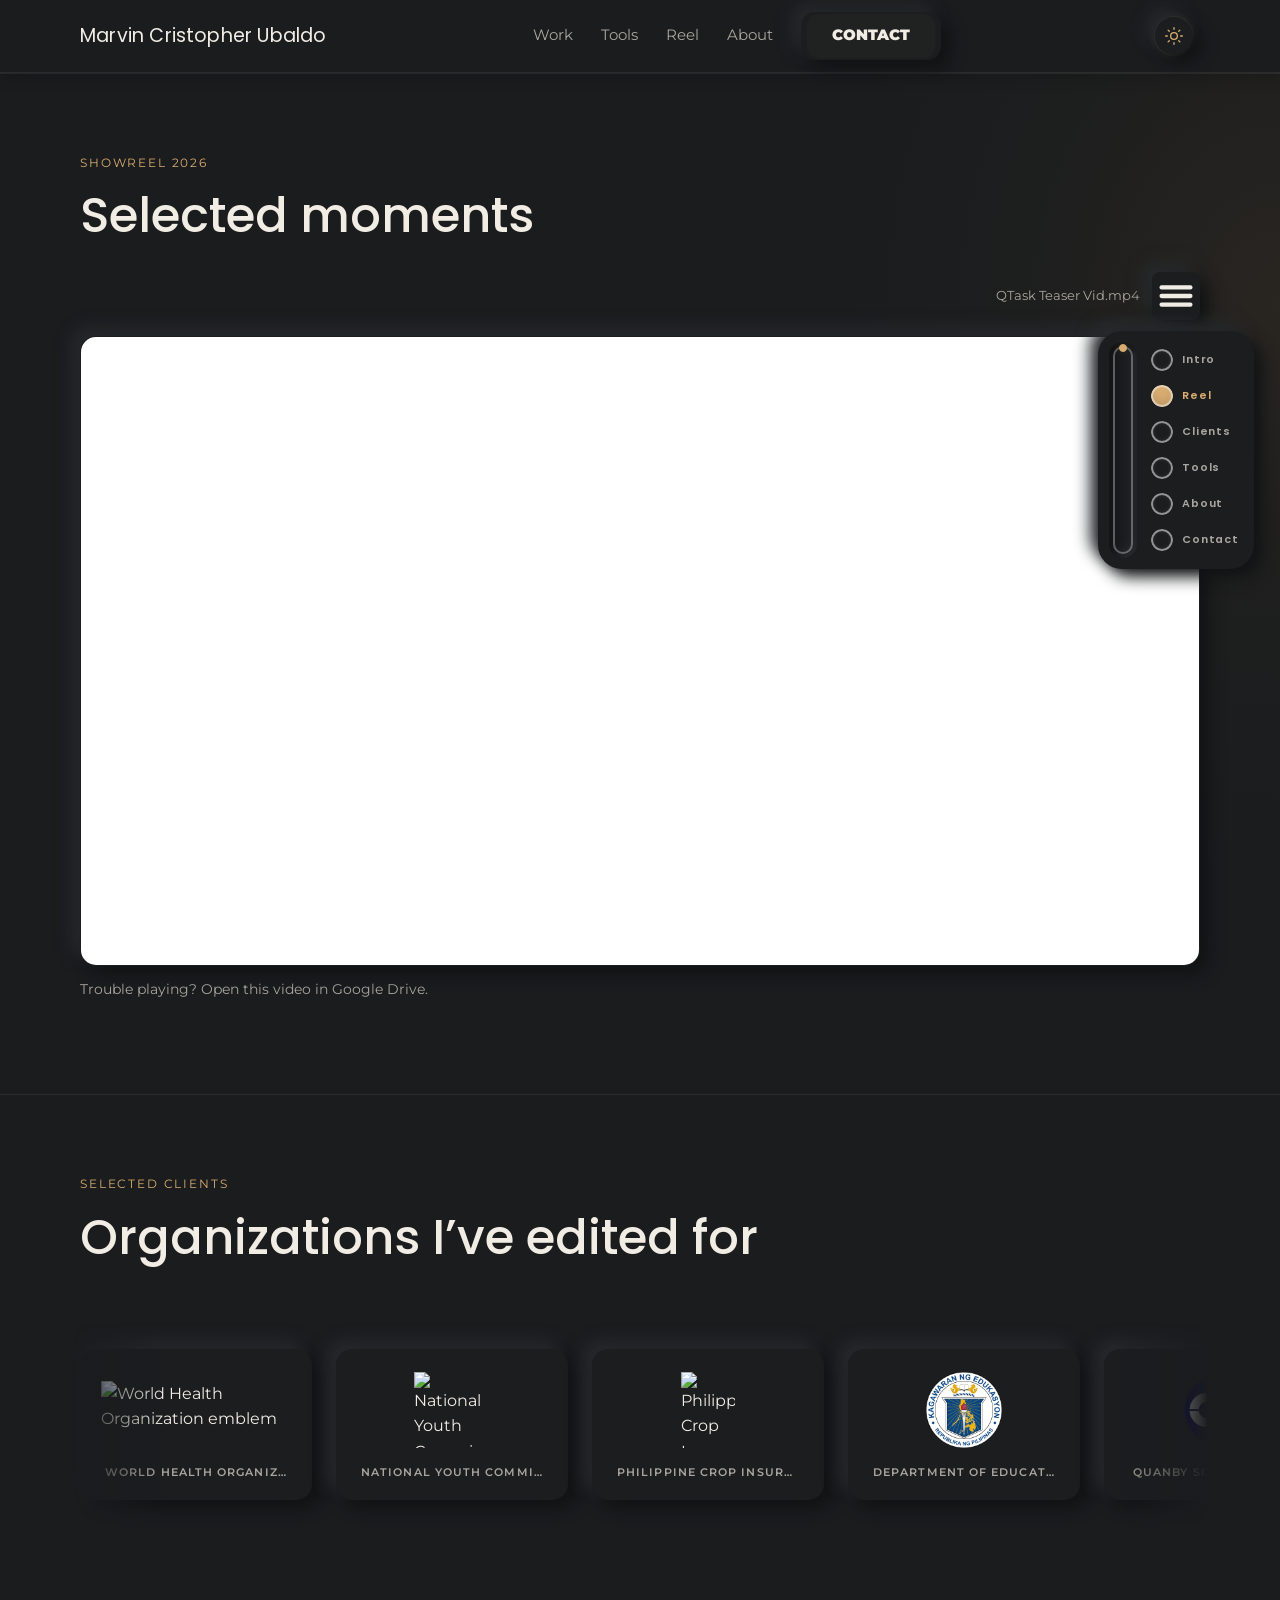
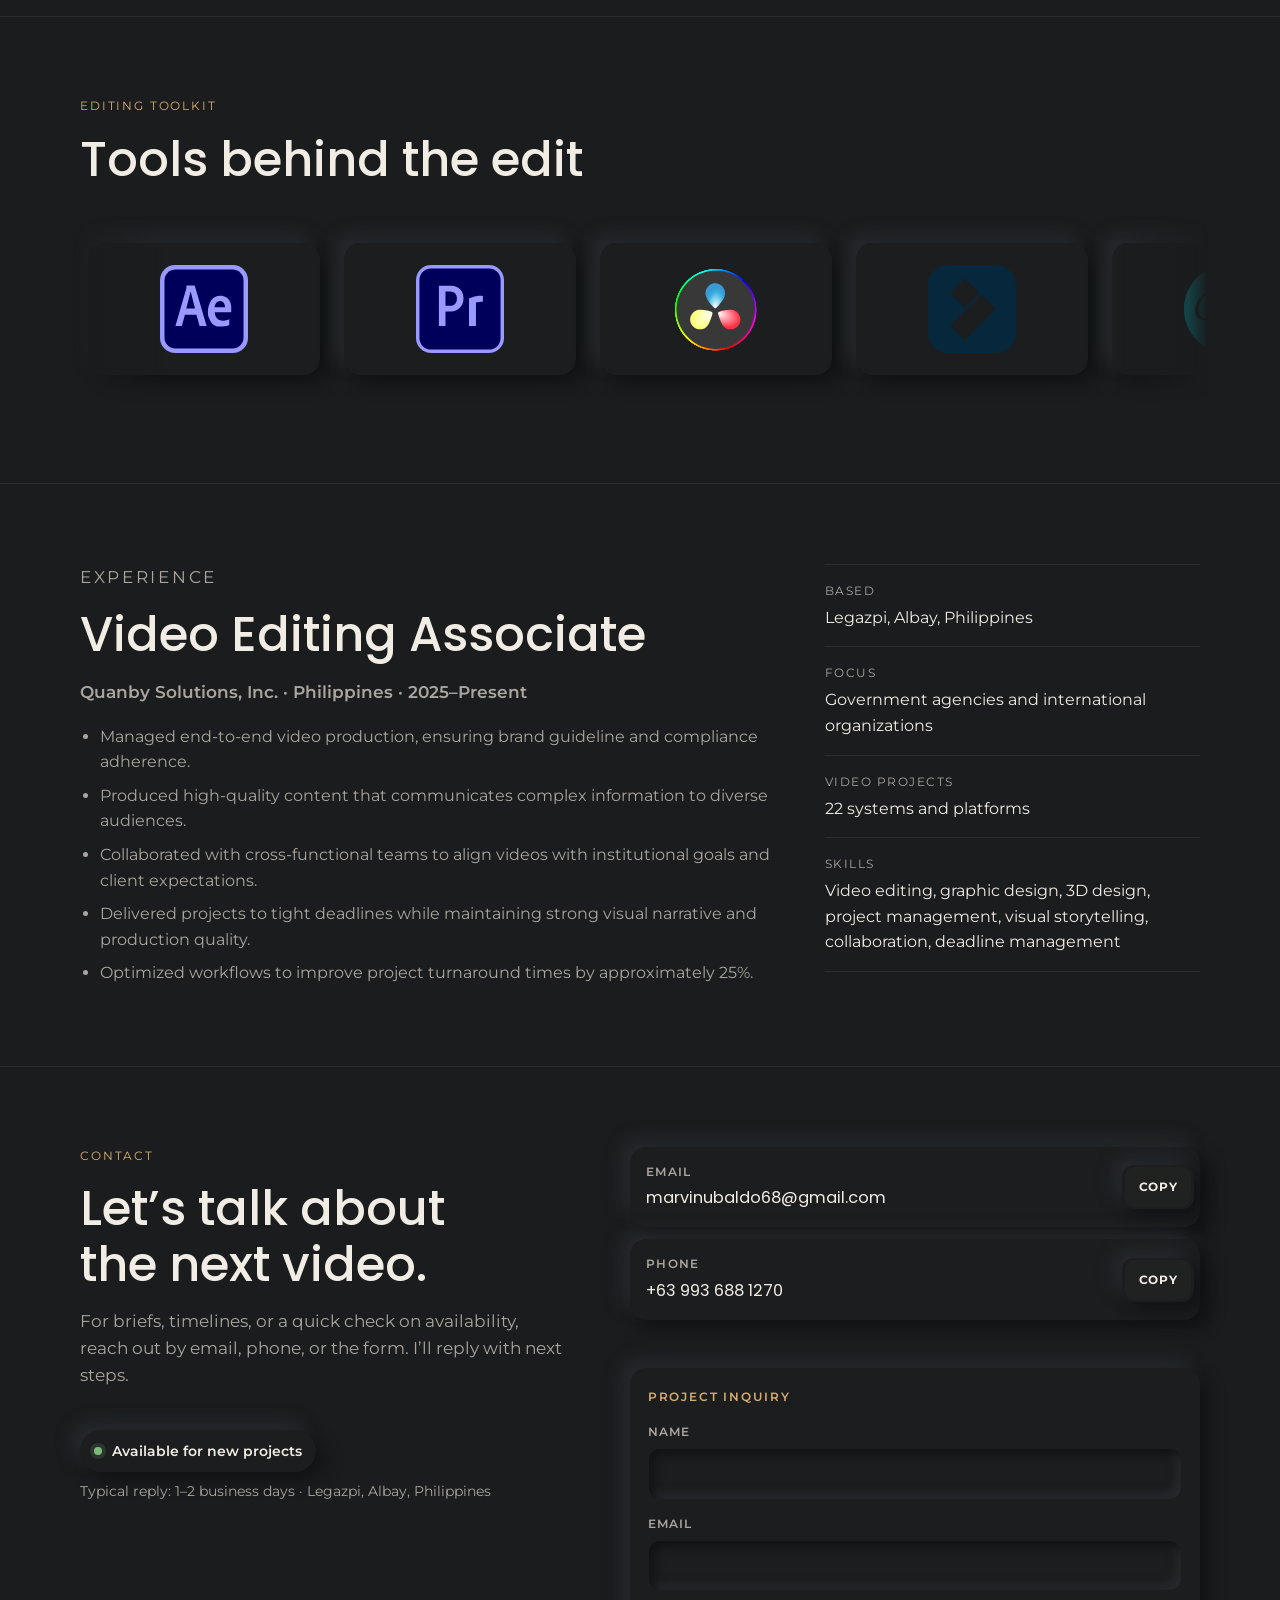
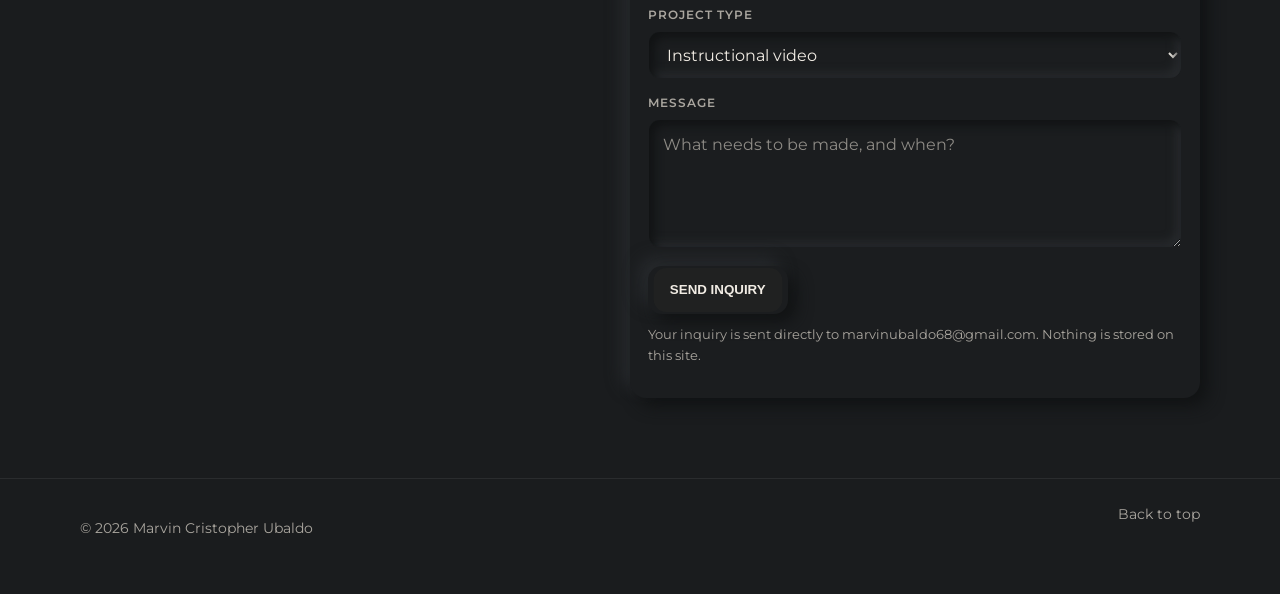
==== main.html @ 9ee833ed "Update portfolio" ====
<!DOCTYPE html>
<html lang="en">
  <head>
    <meta charset="UTF-8" />
    <meta name="viewport" content="width=device-width, initial-scale=1.0" />
    <title>Marvin Cristopher Ubaldo — Video Editor</title>
    <meta
      name="description"
      content="Video Editing Associate producing high-impact video content for government agencies and international organizations."
    />
    <meta property="og:title" content="Marvin Cristopher Ubaldo — Video Editor" />
    <meta
      property="og:description"
      content="High-impact video editing for government agencies, international organizations, health, education, and technology."
    />
    <meta property="og:type" content="website" />
    <link rel="icon" href="data:image/svg+xml,<svg xmlns='http://www.w3.org/2000/svg' viewBox='0 0 100 100'><rect fill='%230b0b0c' width='100' height='100'/><text y='.72em' x='12' font-size='78'>▶</text></svg>" />
    <link rel="preconnect" href="https://fonts.googleapis.com" />
    <link rel="preconnect" href="https://fonts.gstatic.com" crossorigin />
    <link
      href="https://fonts.googleapis.com/css2?family=Montserrat:wght@400;500;600;700&family=Poppins:wght@400;500;600;700&display=swap"
      rel="stylesheet"
    />
    <script>
      try {
        if (localStorage.getItem("portfolio-theme") === "light") {
          document.documentElement.dataset.theme = "light";
        }
      } catch {}
    </script>
    <link rel="stylesheet" href="css/style.css" />
  </head>
  <body>
    <a class="skip-link" href="#main">Skip to content</a>
    <nav class="division-nav" aria-label="Page sections" aria-expanded="false">
      <div class="radio-input">
        <div class="glass" aria-hidden="true"><div class="glass-inner"><span class="track-marker"></span></div></div>
        <div class="selector">
          <label class="choice" for="division-intro">
            <span class="choice-control"><input class="choice-circle" id="division-intro" type="radio" name="division" value="intro" aria-label="Go to introduction" /><span class="ball"></span></span>
            <span class="choice-name" aria-hidden="true">Intro</span>
          </label>
          <label class="choice" for="division-reel">
            <span class="choice-control"><input class="choice-circle" id="division-reel" type="radio" name="division" value="reel" aria-label="Go to showreel" checked /><span class="ball"></span></span>
            <span class="choice-name" aria-hidden="true">Reel</span>
          </label>
          <label class="choice" for="division-clients">
            <span class="choice-control"><input class="choice-circle" id="division-clients" type="radio" name="division" value="clients" aria-label="Go to client logos" /><span class="ball"></span></span>
            <span class="choice-name" aria-hidden="true">Clients</span>
          </label>
          <label class="choice" for="division-tools">
            <span class="choice-control"><input class="choice-circle" id="division-tools" type="radio" name="division" value="tools" aria-label="Go to tools" /><span class="ball"></span></span>
            <span class="choice-name" aria-hidden="true">Tools</span>
          </label>
          <label class="choice" for="division-about">
            <span class="choice-control"><input class="choice-circle" id="division-about" type="radio" name="division" value="about" aria-label="Go to about section" /><span class="ball"></span></span>
            <span class="choice-name" aria-hidden="true">About</span>
          </label>
          <label class="choice" for="division-contact">
            <span class="choice-control"><input class="choice-circle" id="division-contact" type="radio" name="division" value="contact" aria-label="Go to contact section" /><span class="ball"></span></span>
            <span class="choice-name" aria-hidden="true">Contact</span>
          </label>
        </div>
      </div>
    </nav>

    <header class="site-header" id="top">
      <div class="wrap header-inner">
        <a class="logo" href="index.html">Marvin Cristopher Ubaldo</a>
        <button class="nav-toggle" type="button" aria-label="Open menu" aria-expanded="false">
          <span></span><span></span>
        </button>
        <nav class="nav" aria-label="Primary">
          <a href="#clients">Work</a>
          <a href="#tools">Tools</a>
          <a href="#reel">Reel</a>
          <a href="#about">About</a>
          <a class="nav-cta box" href="#contact">Contact</a>
        </nav>
        <button
          class="toggle"
          id="theme-toggle"
          type="button"
          aria-label="Switch to light mode"
          aria-pressed="false"
          title="Switch to light mode"
        >
          <span class="button" aria-hidden="true"></span>
          <span class="label" aria-hidden="true">
            <svg class="theme-icon theme-icon-sun" viewBox="0 0 24 24" aria-hidden="true">
              <circle cx="12" cy="12" r="4" />
              <path d="M12 2v2m0 16v2M4.93 4.93l1.42 1.42m11.3 11.3 1.42 1.42M2 12h2m16 0h2M4.93 19.07l1.42-1.42m11.3-11.3 1.42-1.42" />
            </svg>
            <svg class="theme-icon theme-icon-moon" viewBox="0 0 24 24" aria-hidden="true">
              <path d="M20.2 15.2A8.5 8.5 0 0 1 8.8 3.8 8.5 8.5 0 1 0 20.2 15.2Z" />
            </svg>
          </span>
        </button>
      </div>
    </header>

    <main id="main">
      <section class="reel reveal" id="reel">
        <div class="wrap">
          <div class="section-head">
            <p class="eyebrow">Showreel 2026</p>
            <h2>Selected moments</h2>
          </div>
          <div class="reel-controls">
            <p class="reel-current" id="reel-current">QTask Teaser Vid.mp4</p>
            <label class="hamburger">
              <input
                id="reel-menu-toggle"
                type="checkbox"
                aria-label="Choose a project"
                aria-expanded="false"
                aria-controls="reel-project-menu"
              />
              <svg viewBox="0 0 32 32" aria-hidden="true">
                <path class="line line-top" d="M6 10H26" />
                <path class="line line-middle" d="M6 16H26" />
                <path class="line line-bottom" d="M6 22H26" />
              </svg>
            </label>
            <div class="reel-project-menu" id="reel-project-menu" aria-label="Choose a project" aria-hidden="true" inert>
              <button class="reel-project-option" type="button" data-file-id="1BiX3a0gwJV4_x8pyCG_g06KOIWh4gqRu" aria-pressed="true">QTask Teaser Vid.mp4</button>
              <button class="reel-project-option" type="button" data-file-id="14XFI63H0WCrE6YKmWakEeVRTn1YsuMh0" aria-pressed="false">AMLC.mp4</button>
              <button class="reel-project-option" type="button" data-file-id="114niZEH38hlTI4XPyJ0U5Mr_QHOIgMUU" aria-pressed="false">Company Video V4.mp4</button>
              <button class="reel-project-option" type="button" data-file-id="1KdA3yZOkEAo1lewmwrV8iKa0WuC0o9xU" aria-pressed="false">HSI Business Permit.mp4</button>
              <button class="reel-project-option" type="button" data-file-id="1lAkY49E4Ro356XwTjLTa77VQ4K7a3o5R" aria-pressed="false">Intro 1.mp4</button>
              <button class="reel-project-option" type="button" data-file-id="1XGsrEm5Caa4RMW5086Nq8PIGOPHhDCNz" aria-pressed="false">NotarioPH Instructional Video w BGM.mov</button>
              <button class="reel-project-option" type="button" data-file-id="1Q4J8jz0TqCvUgegjXnCtSAJDOPYtAxvG" aria-pressed="false">OJT Vid.mp4</button>
              <button class="reel-project-option" type="button" data-file-id="1CGi5XQbRn2uJbsKB0EpmRt9eViXzoH3u" aria-pressed="false">PCIC V4.mp4</button>
              <button class="reel-project-option" type="button" data-file-id="1b2B5_kWeyuWM6apqQh5XbuXgGr70DQC_" aria-pressed="false">QCount Instructional Vid.mp4</button>
              <button class="reel-project-option" type="button" data-file-id="1_UhOCi1VJ2Z5fKiFRtSI5uZCk6cL7Nc_" aria-pressed="false">QLearn Inst Vid V2.mp4</button>
              <button class="reel-project-option" type="button" data-file-id="1vtCERbIDONugplg_KWCmDtavDAnak-I9" aria-pressed="false">Qlegal Onboarding Step By Step.mp4</button>
              <button class="reel-project-option" type="button" data-file-id="1SYet_2sdRHfND-AYXxdCWFtkZuwAVMEy" aria-pressed="false">QSign Lite Instructional Vid.mp4</button>
              <button class="reel-project-option" type="button" data-file-id="1AGch4qs7Tpsc6V67uovvyATKj631w-Zi" aria-pressed="false">QTask.mp4</button>
              <button class="reel-project-option" type="button" data-file-id="1oCq6NUgcASYRNbliH4w8GDipsNSbKkFB" aria-pressed="false">Quanby ChatBots Final Version.mp4</button>
              <button class="reel-project-option" type="button" data-file-id="1wOBVCcmTBta10c1zfeChfsaV-kUZ9O2_" aria-pressed="false">Quanby Legal Instructional Vid 2.0.mp4</button>
              <button class="reel-project-option" type="button" data-file-id="13nnYVKcbdf6C4SOsGCkURLZYRpPMZ6L9" aria-pressed="false">Quanby Promo Revised (Audio).mp4</button>
              <button class="reel-project-option" type="button" data-file-id="1abN4r-eQDm6BVIuJ863qMXKGlYoU5itC" aria-pressed="false">Teaser.mp4</button>
            </div>
          </div>
          <div class="video-frame">
            <iframe
              id="reel-player"
              src="https://drive.google.com/file/d/1BiX3a0gwJV4_x8pyCG_g06KOIWh4gqRu/preview"
              title="QTask Teaser Vid.mp4 preview"
              loading="eager"
              referrerpolicy="strict-origin-when-cross-origin"
              allow="autoplay; encrypted-media; fullscreen; picture-in-picture"
              allowfullscreen
            ></iframe>
          </div>
          <p class="hint">
            Trouble playing? <a id="reel-fallback" href="https://drive.google.com/file/d/1BiX3a0gwJV4_x8pyCG_g06KOIWh4gqRu/view" target="_blank" rel="noopener">Open this video in Google Drive</a>.
          </p>
        </div>
      </section>

      <section class="work reveal" id="clients">
        <div class="wrap">
          <div class="section-head">
            <p class="eyebrow">SELECTED CLIENTS</p>
            <h2>Organizations I’ve edited for</h2>
          </div>

          <div class="client-carousel" aria-label="Client logos" data-client-carousel>
            <div class="client-carousel__stage" data-client-stage>
              <div class="client-carousel__track" data-client-track>
                <article class="client-logo-card" data-client="who">
                  <div class="client-logo-card__mark">
                    <span class="who-emblem-crop">
                      <img class="client-logo who-emblem" src="https://upload.wikimedia.org/wikipedia/commons/2/26/World_Health_Organization_Logo.svg" alt="World Health Organization emblem" width="588" height="180" loading="lazy" />
                    </span>
                  </div>
                  <div class="client-logo-card__name">World Health Organization</div>
                </article>
                <article class="client-logo-card" data-client="nyc">
                  <div class="client-logo-card__mark">
                    <img class="client-logo" src="https://upload.wikimedia.org/wikipedia/commons/thumb/1/19/National_Youth_Commission_Philippines.svg/330px-National_Youth_Commission_Philippines.svg.png" alt="National Youth Commission of the Philippines seal" width="330" height="330" loading="lazy" />
                  </div>
                  <div class="client-logo-card__name">National Youth Commission</div>
                </article>
                <article class="client-logo-card" data-client="pcic">
                  <div class="client-logo-card__mark">
                    <img class="client-logo pcic-logo" src="https://upload.wikimedia.org/wikipedia/commons/thumb/d/d4/Philippine_Crop_Insurance_Corporation_%28PCIC%29.svg/250px-Philippine_Crop_Insurance_Corporation_%28PCIC%29.svg.png" alt="Philippine Crop Insurance Corporation logo" width="250" height="347" loading="lazy" />
                  </div>
                  <div class="client-logo-card__name">Philippine Crop Insurance Corporation</div>
                </article>
                <article class="client-logo-card" data-client="deped">
                  <div class="client-logo-card__mark">
                    <img class="client-logo deped-logo" src="assets/Department_of_Education.svg.webp" alt="Department of Education (DepEd) logo mark" width="490" height="250" loading="lazy" decoding="async" />
                  </div>
                  <div class="client-logo-card__name">Department of Education</div>
                </article>
                <article class="client-logo-card" data-client="qs">
                  <div class="client-logo-card__mark">
                    <img class="client-logo" src="assets/logos/quanby-logo-mark.png" alt="Quanby Solutions, Inc. logo mark" width="468" height="468" loading="lazy" decoding="async" />
                  </div>
                  <div class="client-logo-card__name">Quanby Solutions, Inc.</div>
                </article>
                <article class="client-logo-card" data-client="who">
                  <div class="client-logo-card__mark">
                    <span class="who-emblem-crop">
                      <img class="client-logo who-emblem" src="https://upload.wikimedia.org/wikipedia/commons/2/26/World_Health_Organization_Logo.svg" alt="World Health Organization emblem" width="588" height="180" loading="lazy" />
                    </span>
                  </div>
                  <div class="client-logo-card__name">World Health Organization</div>
                </article>
                <article class="client-logo-card" data-client="nyc">
                  <div class="client-logo-card__mark">
                    <img class="client-logo" src="https://upload.wikimedia.org/wikipedia/commons/thumb/1/19/National_Youth_Commission_Philippines.svg/330px-National_Youth_Commission_Philippines.svg.png" alt="National Youth Commission of the Philippines seal" width="330" height="330" loading="lazy" />
                  </div>
                  <div class="client-logo-card__name">National Youth Commission</div>
                </article>
                <article class="client-logo-card" data-client="pcic">
                  <div class="client-logo-card__mark">
                    <img class="client-logo pcic-logo" src="https://upload.wikimedia.org/wikipedia/commons/thumb/d/d4/Philippine_Crop_Insurance_Corporation_%28PCIC%29.svg/250px-Philippine_Crop_Insurance_Corporation_%28PCIC%29.svg.png" alt="Philippine Crop Insurance Corporation logo" width="250" height="347" loading="lazy" />
                  </div>
                  <div class="client-logo-card__name">Philippine Crop Insurance Corporation</div>
                </article>
                <article class="client-logo-card" data-client="deped">
                  <div class="client-logo-card__mark">
                    <img class="client-logo deped-logo" src="assets/Department_of_Education.svg.webp" alt="Department of Education (DepEd) logo mark" width="490" height="250" loading="lazy" decoding="async" />
                  </div>
                  <div class="client-logo-card__name">Department of Education</div>
                </article>
                <article class="client-logo-card" data-client="qs">
                  <div class="client-logo-card__mark">
                    <img class="client-logo" src="assets/logos/quanby-logo-mark.png" alt="Quanby Solutions, Inc. logo mark" width="468" height="468" loading="lazy" decoding="async" />
                  </div>
                  <div class="client-logo-card__name">Quanby Solutions, Inc.</div>
                </article>

              </div>
            </div>
            <div class="client-carousel__panel" data-client-panel aria-live="polite"></div>
          </div>
        </div>
      </section>

      <section class="toolkit reveal" id="tools">
        <div class="wrap">
          <div class="section-head">
            <p class="eyebrow">EDITING TOOLKIT</p>
            <h2>Tools behind the edit</h2>
          </div>

          <div class="toolkit-carousel" data-toolkit-carousel aria-label="Editing tools">
            <div class="toolkit-carousel__stage" data-toolkit-stage>
              <div class="toolkit-carousel__track" data-toolkit-track>
                <article class="toolkit-card">
                  <img src="images/tools/after-effects.svg" alt="After Effects" width="88" height="88" loading="eager" decoding="async" tabindex="0" />
                </article>
                <article class="toolkit-card">
                  <img src="images/tools/premiere-pro.svg" alt="Premiere Pro" width="88" height="88" loading="eager" decoding="async" tabindex="0" />
                </article>
                <article class="toolkit-card">
                  <img src="images/tools/davinci-resolve.svg" alt="DaVinci Resolve" width="88" height="88" loading="eager" decoding="async" tabindex="0" />
                </article>
                <article class="toolkit-card">
                  <img src="images/tools/filmora.svg" alt="Filmora" width="88" height="88" loading="eager" decoding="async" tabindex="0" />
                </article>
                <article class="toolkit-card">
                  <img src="images/tools/canva.svg" alt="Canva" width="88" height="88" loading="eager" decoding="async" tabindex="0" />
                </article>
                <article class="toolkit-card">
                  <img src="images/tools/lightroom.svg" alt="Lightroom" width="88" height="88" loading="eager" decoding="async" tabindex="0" />
                </article>
                <article class="toolkit-card">
                  <img src="images/tools/photoshop.svg" alt="Photoshop" width="88" height="88" loading="eager" decoding="async" tabindex="0" />
                </article>
                <article class="toolkit-card">
                  <img src="images/tools/adobe-illustrator.svg" alt="Adobe Illustrator" width="88" height="88" loading="eager" decoding="async" tabindex="0" />
                </article>
                <article class="toolkit-card">
                  <img src="images/tools/capcut.svg" alt="CapCut" width="88" height="88" loading="eager" decoding="async" tabindex="0" />
                </article>
                <article class="toolkit-card" aria-hidden="true">
                  <img src="images/tools/after-effects.svg" alt="" width="88" height="88" loading="eager" decoding="async" tabindex="-1" />
                </article>
                <article class="toolkit-card" aria-hidden="true">
                  <img src="images/tools/premiere-pro.svg" alt="" width="88" height="88" loading="eager" decoding="async" tabindex="-1" />
                </article>
                <article class="toolkit-card" aria-hidden="true">
                  <img src="images/tools/davinci-resolve.svg" alt="" width="88" height="88" loading="eager" decoding="async" tabindex="-1" />
                </article>
                <article class="toolkit-card" aria-hidden="true">
                  <img src="images/tools/filmora.svg" alt="" width="88" height="88" loading="eager" decoding="async" tabindex="-1" />
                </article>
                <article class="toolkit-card" aria-hidden="true">
                  <img src="images/tools/canva.svg" alt="" width="88" height="88" loading="eager" decoding="async" tabindex="-1" />
                </article>
                <article class="toolkit-card" aria-hidden="true">
                  <img src="images/tools/lightroom.svg" alt="" width="88" height="88" loading="eager" decoding="async" tabindex="-1" />
                </article>
                <article class="toolkit-card" aria-hidden="true">
                  <img src="images/tools/photoshop.svg" alt="" width="88" height="88" loading="eager" decoding="async" tabindex="-1" />
                </article>
                <article class="toolkit-card" aria-hidden="true">
                  <img src="images/tools/adobe-illustrator.svg" alt="" width="88" height="88" loading="eager" decoding="async" tabindex="-1" />
                </article>
                <article class="toolkit-card" aria-hidden="true">
                  <img src="images/tools/capcut.svg" alt="" width="88" height="88" loading="eager" decoding="async" tabindex="-1" />
                </article>
              </div>
            </div>
          </div>
        </div>
      </section>

      <section class="about reveal" id="about">
        <div class="wrap about-grid">
          <div>
            <p class="eyebrow">Experience</p>
            <h2>Video Editing Associate</h2>
            <p class="experience-meta">Quanby Solutions, Inc. · Philippines · 2025–Present</p>
            <ul class="experience-list">
              <li>Managed end-to-end video production, ensuring brand guideline and compliance adherence.</li>
              <li>Produced high-quality content that communicates complex information to diverse audiences.</li>
              <li>Collaborated with cross-functional teams to align videos with institutional goals and client expectations.</li>
              <li>Delivered projects to tight deadlines while maintaining strong visual narrative and production quality.</li>
              <li>Optimized workflows to improve project turnaround times by approximately 25%.</li>
            </ul>
          </div>
          <ul class="facts">
            <li>
              <span>Based</span>
              Legazpi, Albay, Philippines
            </li>
            <li>
              <span>Focus</span>
              Government agencies and international organizations
            </li>
            <li>
              <span>Video projects</span>
              22 systems and platforms
            </li>
            <li>
              <span>Skills</span>
              Video editing, graphic design, 3D design, project management, visual storytelling, collaboration, deadline management
            </li>
          </ul>
        </div>
      </section>

      <section class="contact reveal" id="contact">
        <div class="wrap contact-layout">
          <div class="contact-intro">
            <p class="eyebrow">Contact</p>
            <h2>Let’s talk about the next video.</h2>
            <p class="lede">
              For briefs, timelines, or a quick check on availability, reach out
              by email, phone, or the form. I’ll reply with next steps.
            </p>
            <p class="contact-availability">
              <span class="status-dot" aria-hidden="true"></span>
              <span>Available for new projects</span>
            </p>
            <p class="contact-note">Typical reply: 1–2 business days · Legazpi, Albay, Philippines</p>
          </div>

          <div class="contact-panel">
            <div class="contact-methods">
              <div class="contact-card">
                <a class="contact-card-link" href="mailto:marvinubaldo68@gmail.com">
                  <span class="contact-card-label">Email</span>
                  <span class="contact-card-value">marvinubaldo68@gmail.com</span>
                </a>
                <button
                  class="copy-btn"
                  type="button"
                  data-copy="marvinubaldo68@gmail.com"
                  aria-label="Copy email address"
                >
                  Copy
                </button>
              </div>
              <div class="contact-card">
                <a class="contact-card-link" href="tel:+639936881270">
                  <span class="contact-card-label">Phone</span>
                  <span class="contact-card-value">+63 993 688 1270</span>
                </a>
                <button
                  class="copy-btn"
                  type="button"
                  data-copy="+639936881270"
                  aria-label="Copy phone number"
                >
                  Copy
                </button>
              </div>
            </div>
            <p class="copy-status" id="copy-status" role="status" aria-live="polite"></p>

            <form class="contact-form" id="contact-form" novalidate aria-labelledby="contact-form-title" action="https://formspree.io/f/mljdoodd" method="POST">
              <p class="contact-form-title" id="contact-form-title">Project inquiry</p>
              <div class="field">
                <label for="contact-name">Name</label>
                <input id="contact-name" name="name" type="text" autocomplete="name" required maxlength="120" aria-describedby="contact-name-error" />
                <p class="field-error" id="contact-name-error" hidden></p>
              </div>
              <div class="field">
                <label for="contact-email">Email</label>
                <input id="contact-email" name="email" type="email" autocomplete="email" required maxlength="160" aria-describedby="contact-email-error" />
                <p class="field-error" id="contact-email-error" hidden></p>
              </div>
              <div class="field">
                <label for="contact-type">Project type</label>
                <select id="contact-type" name="type">
                  <option value="Instructional video">Instructional video</option>
                  <option value="Promotional video">Promotional video</option>
                  <option value="Showreel / campaign">Showreel / campaign</option>
                  <option value="Something else">Something else</option>
                </select>
              </div>
              <div class="field">
                <label for="contact-message">Message</label>
                <textarea id="contact-message" name="message" rows="4" required minlength="10" maxlength="2000" placeholder="What needs to be made, and when?" aria-describedby="contact-message-error"></textarea>
                <p class="field-error" id="contact-message-error" hidden></p>
              </div>
              <div class="contact-form-actions">
                <button class="box" id="contact-submit" type="submit">Send inquiry</button>
                <p class="form-hint">Your inquiry is sent directly to marvinubaldo68@gmail.com. Nothing is stored on this site.</p>
              </div>
              <input type="hidden" name="_subject" value="New project inquiry from the portfolio" />
              <input type="hidden" name="_replyto" value="Auto-reply to sender" />
              <input type="text" name="_honey" tabindex="-1" autocomplete="off" aria-hidden="true" class="contact-form-honeypot" />
              <p class="form-status" id="form-status" role="status" aria-live="polite"></p>
            </form>
          </div>
        </div>
      </section>
    </main>

    <footer class="site-footer">
      <div class="wrap footer-inner">
        <p>© <span id="year"></span> Marvin Cristopher Ubaldo</p>
        <a href="#top">Back to top</a>
      </div>
    </footer>

    <script src="js/main.js"></script>
  </body>
</html>
---- css/style.css ----
:root {
  --bg: #1a1c1e;
  --bg-2: #1d2022;
  --surface: #1b1d1f;
  --text: #f1ece4;
  --muted: #aaa69f;
  --line: rgba(255, 255, 255, 0.07);
  --accent: #d9ad70;
  --accent-glow: rgba(217, 173, 112, 0.2);
  --brand-blue: #4bb4e1;
  --header-bg: rgba(27, 29, 31, 0.92);
  --ambient-strong: rgba(150, 108, 56, 0.12);
  --ambient-soft: rgba(83, 61, 36, 0.07);
  --neo-light: #282b2e;
  --neo-dark: #111314;
  --neo-raised: 8px 8px 16px var(--neo-dark), -8px -8px 16px var(--neo-light);
  --neo-inset: inset 5px 5px 10px var(--neo-dark), inset -5px -5px 10px var(--neo-light);
  --toggle-face: var(--surface);
  --toggle-label: var(--accent);
  --max: 1120px;
  color-scheme: dark;
}

:root[data-theme="light"] {
  --bg: #e5e8ec;
  --bg-2: #e5e8ec;
  --surface: #e5e8ec;
  --text: #26282b;
  --muted: #666b70;
  --line: rgba(38, 40, 43, 0.08);
  --accent: #8c622f;
  --accent-glow: rgba(140, 98, 47, 0.18);
  --brand-blue: #0172af;
  --header-bg: rgba(229, 232, 236, 0.92);
  --ambient-strong: rgba(190, 142, 77, 0.14);
  --ambient-soft: rgba(190, 142, 77, 0.07);
  --neo-light: #ffffff;
  --neo-dark: #c5c9ce;
  --neo-raised: 8px 8px 16px var(--neo-dark), -8px -8px 16px var(--neo-light);
  --neo-inset: inset 5px 5px 10px var(--neo-dark), inset -5px -5px 10px var(--neo-light);
  --toggle-face: var(--surface);
  --toggle-label: var(--accent);
  color-scheme: light;
}

*,
*::before,
*::after {
  box-sizing: border-box;
}

html {
  overflow-x: clip;
  scroll-behavior: smooth;
}

body {
  margin: 0;
  overflow-x: clip;
  font-family: "Montserrat", sans-serif;
  background: radial-gradient(
      ellipse 48vw 86vh at 100% 34%,
      var(--ambient-strong) 0%,
      var(--ambient-soft) 38%,
      transparent 74%
    ),
    var(--bg);
  background-attachment: fixed;
  color: var(--text);
  line-height: 1.6;
}

img,
iframe {
  max-width: 100%;
  display: block;
}

a {
  color: inherit;
  text-decoration: none;
}

.skip-link {
  position: absolute;
  left: -999px;
  top: 0;
}

.skip-link:focus {
  left: 16px;
  top: 16px;
  background: var(--text);
  color: var(--bg);
  padding: 8px 12px;
  z-index: 20;
}

.wrap {
  width: min(var(--max), calc(100% - 40px));
  margin-inline: auto;
}

.site-header {
  position: sticky;
  top: 0;
  z-index: 10;
  background: var(--header-bg);
  backdrop-filter: blur(16px);
  border-bottom: 1px solid var(--line);
  box-shadow: 0 5px 14px rgba(0, 0, 0, 0.16), 0 -2px 8px rgba(255, 255, 255, 0.025);
}

.header-inner {
  display: flex;
  align-items: center;
  justify-content: space-between;
  gap: 20px;
  min-height: 72px;
}

.toggle {
  position: relative;
  display: inline-block;
  flex: 0 0 52px;
  width: 52px;
  height: 52px;
  padding: 0;
  border: 0;
  border-radius: 50%;
  background: transparent;
  cursor: pointer;
  -webkit-tap-highlight-color: transparent;
}

.toggle::before {
  content: "";
  position: absolute;
  top: 50%;
  left: 50%;
  width: 46px;
  height: 46px;
  border-radius: 50%;
  background: var(--accent);
  opacity: 0.15;
  transform: translate(-50%, -50%) scale(0.88);
  transition: opacity 300ms ease, transform 300ms ease;
}

.toggle .button {
  position: absolute;
  top: 50%;
  left: 50%;
  display: block;
  width: 38px;
  height: 38px;
  border-radius: 50%;
  background: var(--toggle-face);
  box-shadow: var(--neo-raised);
  transform: translate(-50%, -50%);
  transition: all 300ms cubic-bezier(0.23, 1, 0.32, 1);
}

.toggle .label {
  position: absolute;
  inset: 0;
  z-index: 1;
  display: grid;
  place-items: center;
  color: var(--toggle-label);
  transition: color 300ms ease-out;
  pointer-events: none;
}

.toggle:hover::before {
  opacity: 0.24;
  transform: translate(-50%, -50%) scale(1);
}

.toggle:active .button,
.toggle[aria-pressed="true"] .button {
  box-shadow: var(--neo-inset);
}

.toggle:active {
  transform: scale(0.96);
}

.toggle:focus-visible {
  outline: 2px solid var(--accent);
  outline-offset: 4px;
}

.theme-icon {
  width: 20px;
  height: 20px;
  fill: none;
  stroke: currentColor;
  stroke-linecap: round;
  stroke-linejoin: round;
  stroke-width: 1.6;
}

.theme-icon-moon,
:root[data-theme="light"] .theme-icon-sun {
  display: none;
}

:root[data-theme="light"] .theme-icon-moon {
  display: block;
}

.logo {
  font-family: "Poppins", sans-serif;
  font-size: 1.2rem;
  letter-spacing: 0.01em;
}

.nav {
  display: flex;
  gap: 28px;
  align-items: center;
}

.nav a {
  color: var(--muted);
  font-size: 0.92rem;
}

.nav a:hover,
.nav-cta {
  color: var(--text);
}

.nav-toggle {
  display: none;
  position: relative;
  width: 40px;
  height: 40px;
  padding: 8px;
  border: 0;
  border-radius: 12px;
  background: var(--surface);
  color: var(--text);
  box-shadow: 8px 8px 16px var(--neo-dark), -8px -8px 16px var(--neo-light);
  cursor: pointer;
  transition: box-shadow 180ms ease, color 180ms ease, transform 180ms ease;
}

.nav-toggle span {
  display: block;
  height: 1px;
  background: currentColor;
  margin: 7px 0;
}

.division-nav {
  position: fixed;
  top: 50%;
  right: clamp(10px, 2vw, 28px);
  z-index: 12;
  transform: translateY(-50%);
}

.radio-input {
  display: flex;
  align-items: stretch;
  width: 156px;
  min-height: 224px;
  gap: 12px;
  padding: 10px;
  border: 1px solid transparent;
  border-radius: 24px;
  background: var(--surface);
  box-shadow: 8px 8px 16px var(--neo-dark), -8px -8px 16px var(--neo-light);
  backdrop-filter: blur(12px);
  transition: width 320ms cubic-bezier(0.2, 0.8, 0.2, 1), min-height 320ms ease,
    padding 320ms ease, gap 320ms ease, border-radius 320ms ease;
}

.division-nav:not([aria-expanded="true"]) .radio-input {
  width: 44px;
  min-height: 198px;
  gap: 0;
  padding: 8px;
  border-radius: 22px;
}

:root[data-theme="light"] .radio-input {
  background: var(--surface);
}

.glass {
  flex: 0 0 28px;
  margin-right: 2px;
  padding: 4px;
  border-radius: 18px;
  background-color: var(--surface);
  box-shadow: var(--neo-inset);
  backdrop-filter: blur(8px);
}

.glass-inner {
  position: relative;
  width: 100%;
  height: 100%;
  border: 2px solid rgba(245, 245, 245, 0.32);
  border-radius: 14px;
}

.track-marker {
  position: absolute;
  top: 0;
  left: 50%;
  width: 8px;
  height: 8px;
  border: 1px solid var(--accent);
  border-radius: 50%;
  background: var(--accent);
  box-shadow: 0 0 8px var(--accent-glow);
  transform: translate(-50%, -50%);
  transition: top 220ms ease, background-color 180ms ease, box-shadow 180ms ease;
}

.selector {
  display: flex;
  flex-direction: column;
  justify-content: space-between;
}

.choice {
  display: flex;
  align-items: center;
  min-height: 30px;
  margin: 3px 0;
  cursor: pointer;
}

.choice-control {
  position: relative;
  z-index: 0;
  flex: 0 0 22px;
  width: 22px;
  height: 22px;
  margin-right: 9px;
  overflow: hidden;
  border-radius: 50%;
}

.choice-circle {
  position: relative;
  z-index: 2;
  display: block;
  width: 100%;
  height: 100%;
  margin: 0;
  appearance: none;
  border: 2px solid rgba(245, 245, 245, 0.55);
  border-radius: 50%;
  background: transparent;
  box-shadow: 0 0 12px -8px var(--text), inset 0 0 10px -8px var(--text);
  cursor: pointer;
  transition: background-color 180ms ease, border-color 180ms ease, box-shadow 180ms ease;
}

.choice-circle:focus-visible {
  outline: 2px solid var(--accent);
  outline-offset: -2px;
}

.ball {
  position: absolute;
  inset: 0;
  z-index: 1;
  transform: translateX(-26px);
  border-radius: 50%;
  background: var(--accent);
  box-shadow: 0 4px 8px rgba(0, 0, 0, 0.16), inset 0 -5px 8px rgba(0, 0, 0, 0.14);
  transition: transform 500ms cubic-bezier(0.4, 0, 0.2, 1);
  pointer-events: none;
}

.choice-circle:checked + .ball {
  transform: translateX(0);
}

.choice-name {
  color: var(--muted);
  font-family: "Poppins", sans-serif;
  font-size: 0.68rem;
  font-weight: 600;
  letter-spacing: 0.07em;
  transition: color 180ms ease;
  white-space: nowrap;
}

.division-nav:not([aria-expanded="true"]) .glass {
  display: none;
}

.division-nav:not([aria-expanded="true"]) .choice-control {
  margin-right: 0;
}

.division-nav:not([aria-expanded="true"]) .choice-name {
  position: absolute;
  width: 1px;
  height: 1px;
  overflow: hidden;
  clip-path: inset(50%);
  opacity: 0;
}

.division-nav[aria-expanded="true"] .choice-name {
  position: static;
  width: auto;
  height: auto;
  overflow: visible;
  clip-path: none;
  opacity: 1;
}

.choice:has(.choice-circle:checked) .choice-name,
.choice:hover .choice-name {
  color: var(--accent);
}

.box,
.nav a.box {
  position: relative;
  isolation: isolate;
  display: inline-flex;
  align-items: center;
  justify-content: center;
  min-width: 140px;
  min-height: 48px;
  padding: 0 18px;
  margin: 0;
  border: 0;
  border-radius: 14px;
  background: var(--surface);
  color: var(--text);
  text-align: center;
  text-transform: uppercase;
  font-weight: 900;
  box-shadow: var(--neo-raised);
  transition: box-shadow 180ms ease, color 180ms ease, transform 180ms ease,
    background-color 180ms ease;
}

button,
a.box {
  position: relative;
  isolation: isolate;
}

button::after,
a.box::after {
  content: "";
  position: absolute;
  inset: 0;
  z-index: -1;
  border-radius: inherit;
  background: var(--accent-glow);
  opacity: 0.14;
  transform: scale(0.92);
  transition: transform 400ms ease, opacity 400ms ease;
  pointer-events: none;
}

button:not(:disabled):hover::after,
a.box:hover::after,
button:not(:disabled):focus-visible::after,
a.box:focus-visible::after {
  opacity: 0;
  transform: scale(1.35, 1.55);
}

button:disabled::after {
  opacity: 0;
  transform: none;
  transition: none;
}

.box:hover {
  color: var(--accent);
  transform: translateY(-2px);
  box-shadow: 6px 6px 12px var(--neo-dark), -6px -6px 12px var(--neo-light),
    0 0 0 1px var(--accent-glow);
}

.box:active {
  transform: translateY(0) scale(0.985);
  box-shadow: var(--neo-inset);
}

.nav-toggle:hover,
.nav-toggle:active {
  color: var(--accent);
  box-shadow: var(--neo-inset);
}

.nav-toggle:active {
  transform: scale(0.96);
}

.nav-toggle:focus-visible,
.box:focus-visible {
  outline: 2px solid var(--accent);
  outline-offset: 4px;
}

.hero {
  --intro-bg: var(--bg);
  --intro-text: var(--text);
  --intro-muted: var(--muted);
  --intro-accent: var(--accent);
  --intro-blue: var(--brand-blue);
  --intro-shadow-dark: var(--neo-dark);
  --intro-shadow-light: var(--neo-light);
  --intro-divider: var(--line);
  padding: clamp(28px, 5vh, 56px) 0 clamp(48px, 8vh, 88px);
  background: var(--intro-bg);
  color: var(--intro-text);
}

.hero-inner {
  max-width: var(--max);
  margin-inline: auto;
}

.intro-card {
  display: grid;
  grid-template-columns: minmax(280px, 0.88fr) minmax(0, 1.12fr);
  min-height: min(660px, calc(100svh - 160px));
  overflow: hidden;
  border-radius: 28px;
  background: var(--intro-bg);
  box-shadow: 12px 12px 28px var(--intro-shadow-dark),
    -12px -12px 28px var(--intro-shadow-light);
}

.intro-photo {
  display: grid;
  place-items: stretch;
  padding: 18px;
  min-height: 100%;
  overflow: hidden;
  border-radius: 22px;
  background: var(--intro-bg);
  box-shadow: inset 7px 7px 16px var(--intro-shadow-dark),
    inset -7px -7px 16px var(--intro-shadow-light);
}

.intro-photo img {
  display: block;
  width: 100%;
  height: 100%;
  border-radius: 16px;
  object-fit: cover;
  object-position: center bottom;
  box-shadow: 6px 6px 12px var(--intro-shadow-dark),
    -6px -6px 12px var(--intro-shadow-light);
}

.intro-copy {
  display: flex;
  flex-direction: column;
  align-items: flex-start;
  justify-content: center;
  padding: clamp(32px, 4vw, 58px);
}

.intro-copy .eyebrow {
  margin-bottom: 14px;
  color: var(--intro-accent);
}

.intro-copy h1 {
  margin-bottom: 22px;
  color: var(--intro-text);
  font-size: clamp(2.6rem, 4.5vw, 4rem);
  font-weight: 600;
}

.intro-description {
  display: grid;
  gap: 10px;
  max-width: 54ch;
  color: var(--intro-muted);
  font-size: clamp(0.98rem, 1.1vw, 1rem);
  line-height: 1.65;
}

.intro-description p {
  margin: 0;
}

.intro-employer {
  color: var(--intro-blue);
  font-weight: 700;
}

.intro-employer:hover {
  text-decoration: underline;
  text-underline-offset: 3px;
}

.intro-employer:focus-visible {
  border-radius: 2px;
  outline: 2px solid var(--intro-blue);
  outline-offset: 2px;
}

.intro-copy .intro-name {
  margin: 24px 0 14px;
  color: var(--intro-text);
  font-size: clamp(1.55rem, 2.4vw, 2.15rem);
  font-weight: 700;
}

.intro-tags {
  display: flex;
  flex-wrap: wrap;
  gap: 8px;
  margin: 0;
  padding: 0;
  list-style: none;
}

.intro-tags li {
  padding: 7px 12px;
  border-radius: 999px;
  background: var(--intro-bg);
  box-shadow: 4px 4px 8px var(--intro-shadow-dark),
    -4px -4px 8px var(--intro-shadow-light);
  color: var(--intro-accent);
  font-size: 0.63rem;
  font-weight: 700;
  letter-spacing: 0.08em;
  line-height: 1.4;
  text-transform: uppercase;
}

.intro-divider {
  width: 100%;
  height: 1px;
  margin: 24px 0 18px;
  background: var(--intro-divider);
}

.intro-links {
  display: flex;
  gap: 12px;
}

.intro-icon-link {
  position: relative;
  isolation: isolate;
  display: grid;
  width: 48px;
  height: 48px;
  place-items: center;
  border-radius: 50%;
  background: var(--intro-bg);
  box-shadow: 6px 6px 12px var(--intro-shadow-dark),
    -6px -6px 12px var(--intro-shadow-light);
  color: var(--intro-text);
  transition: color 180ms ease, box-shadow 180ms ease, transform 180ms ease;
}

.intro-icon-link::after {
  content: "";
  position: absolute;
  inset: 0;
  z-index: -1;
  border-radius: inherit;
  background: var(--accent-glow);
  opacity: 0.14;
  transform: scale(0.92);
  transition: opacity 400ms ease, transform 400ms ease;
}

.intro-icon-link:hover,
.intro-icon-link:focus-visible {
  color: var(--intro-accent);
  box-shadow: inset 4px 4px 8px var(--intro-shadow-dark),
    inset -4px -4px 8px var(--intro-shadow-light);
}

.intro-icon-link:hover::after,
.intro-icon-link:focus-visible::after {
  opacity: 0;
  transform: scale(1.45);
}

.intro-icon-link:active {
  transform: scale(0.96);
}

.intro-icon-link:focus-visible {
  outline: 2px solid var(--intro-accent);
  outline-offset: 4px;
}

.intro-icon-link svg {
  width: 20px;
  height: 20px;
  fill: none;
  stroke: currentColor;
  stroke-linecap: round;
  stroke-linejoin: round;
  stroke-width: 1.7;
}

.hero .intro-cta {
  display: inline-flex;
  min-width: 0;
  min-height: 48px;
  align-items: center;
  gap: 12px;
  margin-top: 22px;
  padding: 0 20px;
  border-radius: 14px;
  background: var(--intro-bg);
  color: var(--intro-text);
  box-shadow: 6px 6px 12px var(--intro-shadow-dark),
    -6px -6px 12px var(--intro-shadow-light);
  font-size: 0.78rem;
  font-weight: 700;
  letter-spacing: 0.06em;
}

.hero .intro-cta::after {
  background: var(--accent-glow);
}

.hero .intro-cta:hover {
  color: var(--intro-accent);
  box-shadow: inset 4px 4px 8px var(--intro-shadow-dark),
    inset -4px -4px 8px var(--intro-shadow-light);
}

.hero .intro-cta:active {
  box-shadow: inset 4px 4px 8px var(--intro-shadow-dark),
    inset -4px -4px 8px var(--intro-shadow-light);
}

.intro-cta svg {
  width: 18px;
  height: 18px;
  fill: none;
  stroke: currentColor;
  stroke-linecap: round;
  stroke-linejoin: round;
  stroke-width: 1.8;
  transition: transform 180ms ease;
}

.intro-cta:hover svg {
  transform: translateX(3px);
}

.eyebrow {
  text-transform: uppercase;
  letter-spacing: 0.16em;
  font-size: 0.72rem;
  color: var(--accent);
  margin: 0 0 16px;
}

h1,
h2,
h3 {
  font-family: "Poppins", sans-serif;
  font-weight: 500;
  line-height: 1.15;
  margin: 0 0 16px;
}

h1 {
  font-size: clamp(2.4rem, 6vw, 4.6rem);
}

h1 strong {
  font-weight: 700;
  font-style: italic;
  color: var(--accent);
}

h2 {
  font-size: clamp(2rem, 4vw, 3rem);
}

.lede,
.project-copy p,
.about p {
  color: var(--muted);
  font-size: 1.05rem;
}

.hero-actions {
  display: flex;
  flex-wrap: wrap;
  gap: 12px;
  margin-top: 32px;
}

.btn {
  display: inline-flex;
  align-items: center;
  justify-content: center;
  min-height: 48px;
  text-decoration: none;
}

.section-head {
  margin-bottom: 28px;
}

.reel-controls {
  position: relative;
  display: flex;
  flex-wrap: wrap;
  align-items: center;
  justify-content: flex-end;
  gap: 12px;
  margin-bottom: 16px;
}

.reel-current {
  margin: 0;
  color: var(--muted);
  font-size: 0.82rem;
}

.hamburger {
  position: relative;
  display: inline-flex;
  align-items: center;
  justify-content: center;
  width: 48px;
  height: 48px;
  padding: 0;
  border: 1px solid transparent;
  border-radius: 8px;
  background: var(--surface);
  color: var(--text);
  box-shadow: var(--neo-raised);
  cursor: pointer;
  transition: color 180ms ease, border-color 180ms ease, box-shadow 180ms ease,
    transform 180ms ease;
}

.hamburger input {
  position: absolute;
  width: 1px;
  height: 1px;
  padding: 0;
  margin: -1px;
  overflow: hidden;
  clip: rect(0, 0, 0, 0);
  clip-path: inset(50%);
  white-space: nowrap;
}

.hamburger svg {
  height: 3em;
  transition: transform 600ms cubic-bezier(0.4, 0, 0.2, 1);
}

.hamburger .line {
  fill: none;
  stroke: currentColor;
  stroke-linecap: round;
  stroke-linejoin: round;
  stroke-width: 3;
  transform-box: fill-box;
  transform-origin: center;
  transition: transform 300ms cubic-bezier(0.4, 0, 0.2, 1), opacity 200ms ease;
}

.hamburger .line-middle {
  transition-delay: 100ms;
}

.hamburger input:checked + svg .line-top {
  transform: translateY(6px) rotate(45deg);
}

.hamburger input:checked + svg .line-middle {
  opacity: 0;
}

.hamburger input:checked + svg .line-bottom {
  transform: translateY(-6px) rotate(-45deg);
}

.hamburger:hover {
  border-color: var(--accent);
  color: var(--accent);
  box-shadow: var(--neo-inset), 0 0 0 1px var(--accent-glow);
}

.hamburger:active {
  transform: scale(0.96);
  box-shadow: var(--neo-inset);
}

.hamburger input:focus-visible + svg,
.reel-project-option:focus-visible {
  outline: 2px solid var(--accent);
  outline-offset: 3px;
}

.reel-project-menu {
  position: absolute;
  top: calc(100% + 10px);
  right: 0;
  z-index: 5;
  width: min(360px, calc(100vw - 40px));
  max-height: min(55vh, 360px);
  overflow-y: auto;
  padding: 6px;
  border: 1px solid transparent;
  border-radius: 14px;
  background: var(--surface);
  box-shadow: var(--neo-raised);
  opacity: 0;
  visibility: hidden;
  pointer-events: none;
  transform: translateY(-8px) scale(0.98);
  transform-origin: top right;
  transition: opacity 180ms ease, transform 240ms cubic-bezier(0.2, 0.8, 0.2, 1),
    visibility 240ms;
}

.reel-project-menu[data-open="true"] {
  opacity: 1;
  visibility: visible;
  pointer-events: auto;
  transform: translateY(0) scale(1);
}

.reel-project-option {
  display: block;
  width: 100%;
  padding: 10px 12px;
  border: 0;
  border-radius: 8px;
  background: transparent;
  color: var(--text);
  font: inherit;
  text-align: left;
  cursor: pointer;
  opacity: 0;
  transform: translateY(-4px);
  transition: background-color 220ms ease, color 220ms ease, opacity 180ms ease,
    transform 220ms cubic-bezier(0.2, 0.8, 0.2, 1), box-shadow 220ms ease;
  transition-delay: 0ms;
}

.reel-project-menu[data-open="true"] .reel-project-option {
  opacity: 1;
  transform: translateY(0);
  transition-delay: 0ms, 0ms, calc(var(--option-index, 0) * 10ms),
    calc(var(--option-index, 0) * 10ms), 0ms;
}

.reel-project-option[aria-pressed="true"] {
  background: var(--surface);
  color: var(--accent);
  box-shadow: var(--neo-inset);
}

.reel-project-menu[data-open="true"] .reel-project-option:hover,
.reel-project-menu[data-open="true"] .reel-project-option:focus-visible {
  color: var(--accent);
  background: var(--surface);
  box-shadow: var(--neo-inset), 0 0 0 1px var(--accent-glow);
  transform: translateX(2px);
  transition-delay: 0ms;
}

.reel-project-option:active {
  color: var(--accent);
  transform: translateX(1px) scale(0.99);
  box-shadow: var(--neo-inset);
}

@media (prefers-reduced-motion: reduce) {
  .reel-project-menu,
  .reel-project-option,
  .box,
  .nav-toggle,
  .toggle,
  .hamburger,
  .copy-btn,
  .client-logo-card,
  .client-carousel__panel {
    transition-duration: 0.01ms;
    transition-delay: 0ms;
  }

  button::after,
  a.box::after {
    transition: none;
    transform: none;
  }
}

.reel,
.work,
.toolkit,
.about,
.contact {
  padding: 80px 0;
  border-top: 1px solid var(--line);
  scroll-margin-top: 84px;
}

.toolkit-carousel__stage {
  position: relative;
  overflow: hidden;
  margin: 0 -8px;
  padding: 28px 8px;
  mask-image: linear-gradient(to right, transparent 0%, var(--bg) 8%, var(--bg) 92%, transparent 100%);
  -webkit-mask-image: linear-gradient(to right, transparent 0%, var(--bg) 8%, var(--bg) 92%, transparent 100%);
  scrollbar-width: none;
}

.toolkit-carousel__stage::-webkit-scrollbar {
  display: none;
}

.toolkit-carousel__track {
  display: flex;
  align-items: stretch;
  gap: 24px;
  width: max-content;
  padding-inline: 8px;
  animation: toolkit-carousel-scroll 32s linear infinite;
}

.toolkit-carousel:hover .toolkit-carousel__track,
.toolkit-carousel:focus-within .toolkit-carousel__track {
  animation-play-state: paused;
}

.toolkit-card {
  flex: 0 0 232px;
  min-height: 132px;
  display: grid;
  place-items: center;
  border: 1px solid transparent;
  border-radius: 16px;
  background: var(--surface);
  box-shadow: 8px 8px 16px var(--neo-dark), -8px -8px 16px var(--neo-light);
  transition: border-color 180ms ease, box-shadow 180ms ease,
    transform 180ms ease;
}

.toolkit-card img {
  display: block;
  width: 88px;
  height: 88px;
  object-fit: contain;
  transition: transform 220ms ease;
}

.toolkit-card:hover,
.toolkit-card:focus-within {
  border-color: var(--accent);
  box-shadow: inset 5px 5px 10px var(--neo-dark), inset -5px -5px 10px var(--neo-light),
    0 0 0 1px var(--accent), 0 0 14px var(--accent-glow);
  transform: translateY(-4px);
}

.toolkit-card:hover img,
.toolkit-card:focus-within img {
  transform: scale(1.06);
}

.toolkit-card img:focus-visible {
  outline: 2px solid var(--accent);
  outline-offset: 6px;
}

@media (prefers-reduced-motion: reduce) {
  .toolkit-carousel__stage {
    scroll-behavior: auto;
  }

  .toolkit-carousel__track {
    animation: none;
  }

  .toolkit-card,
  .toolkit-card img {
    transition-duration: 0.01ms;
    transition-delay: 0ms;
  }
}

.hero {
  scroll-margin-top: 84px;
}

/* ---------- Scroll reveal ---------- */
.reveal {
  opacity: 0;
  transform: translateY(28px);
  transition: opacity 700ms cubic-bezier(0.22, 1, 0.36, 1),
    transform 700ms cubic-bezier(0.22, 1, 0.36, 1);
  transition-delay: 0ms;
}

.reveal.is-visible {
  opacity: 1;
  transform: none;
}

.reveal.is-visible > * {
  animation: reveal-child 620ms cubic-bezier(0.22, 1, 0.36, 1) both;
}

.reveal.is-visible > *:nth-child(2) { animation-delay: 70ms; }
.reveal.is-visible > *:nth-child(3) { animation-delay: 130ms; }
.reveal.is-visible > *:nth-child(4) { animation-delay: 190ms; }
.reveal.is-visible > *:nth-child(5) { animation-delay: 250ms; }
.reveal.is-visible > *:nth-child(6) { animation-delay: 310ms; }
.reveal.is-visible > *:nth-child(7) { animation-delay: 370ms; }
.reveal.is-visible > *:nth-child(8) { animation-delay: 430ms; }
.reveal.is-visible > *:nth-child(9) { animation-delay: 490ms; }
.reveal.is-visible > *:nth-child(10) { animation-delay: 550ms; }

@keyframes reveal-child {
  from {
    opacity: 0;
    transform: translateY(22px);
  }
  to {
    opacity: 1;
    transform: none;
  }
}

@media (prefers-reduced-motion: reduce) {
  .reveal {
    opacity: 1;
    transform: none;
    transition: none;
  }
  .reveal.is-visible > * {
    animation: none;
  }
}

.video-frame {
  position: relative;
  aspect-ratio: 16 / 9;
  background: var(--surface);
  border-radius: 16px;
  overflow: hidden;
  border: 1px solid transparent;
  box-shadow: var(--neo-raised);
}

.video-frame iframe,
.video-frame video {
  position: absolute;
  inset: 0;
  width: 100%;
  height: 100%;
  border: 0;
}

.hint {
  color: var(--muted);
  font-size: 0.88rem;
  margin-top: 12px;
}

code {
  font-family: ui-monospace, SFMono-Regular, Menlo, monospace;
  font-size: 0.85em;
}

.client-list {
  display: grid;
  gap: 12px;
}

/* ---------- Clients carousel ---------- */
.client-carousel {
  position: relative;
  margin-top: 48px;
  overflow: visible;
}

.client-carousel__stage {
  position: relative;
  overflow: hidden;
  padding: 36px 0;
  margin: 0 -8px;
  mask-image: linear-gradient(
    to right,
    transparent 0%,
    var(--bg) 8%,
    var(--bg) 92%,
    transparent 100%
  );
  -webkit-mask-image: linear-gradient(
    to right,
    transparent 0%,
    var(--bg) 8%,
    var(--bg) 92%,
    transparent 100%
  );
}

.client-carousel__track {
  display: flex;
  align-items: center;
  gap: 24px;
  width: max-content;
  padding-inline: 8px;
  animation: client-carousel-scroll 36s linear infinite;
}

.client-carousel:hover .client-carousel__track,
.client-carousel:focus-within .client-carousel__track {
  animation-play-state: paused;
}

.client-logo-card {
  flex: 0 0 auto;
  width: 232px;
  min-height: 132px;
  display: grid;
  grid-template-rows: 1fr auto;
  align-items: center;
  justify-items: center;
  gap: 12px;
  padding: 18px 20px;
  border: 1px solid transparent;
  border-radius: 16px;
  background: var(--surface);
  box-shadow: 8px 8px 16px var(--neo-dark), -8px -8px 16px var(--neo-light);
  position: relative;
  transition: border-color 180ms ease, box-shadow 180ms ease,
    transform 180ms ease, background-color 180ms ease;
}

.client-logo-card:hover,
.client-logo-card:focus-within {
  border-color: var(--accent);
  box-shadow: inset 5px 5px 10px var(--neo-dark), inset -5px -5px 10px var(--neo-light),
    0 0 0 1px var(--accent), 0 0 14px var(--accent-glow);
}

.client-logo-card.is-active {
  border-color: var(--accent);
  box-shadow: inset 5px 5px 10px var(--neo-dark), inset -5px -5px 10px var(--neo-light),
    0 0 0 1px var(--accent), 0 0 14px var(--accent-glow);
}

.client-logo-card__mark {
  display: grid;
  place-items: center;
  width: 100%;
  height: 84px;
}

.client-logo-card__mark .client-logo {
  max-width: 100%;
  max-height: 76px;
  width: auto;
  height: auto;
  object-fit: contain;
}

.client-logo-card__mark .client-logo:not(.who-emblem):not(.pcic-logo):not(.deped-logo) {
  width: 76px;
  height: 76px;
}

.client-logo-card__mark .who-emblem-crop {
  display: grid;
  place-items: center;
  width: 100%;
  height: 100%;
}

.client-logo-card__mark .who-emblem {
  width: min(100%, 208px);
  max-width: 208px;
  max-height: 76px;
  height: auto;
  object-fit: contain;
  object-position: center;
}

.client-logo-card__name {
  font-family: "Montserrat", sans-serif;
  font-size: 0.68rem;
  font-weight: 600;
  letter-spacing: 0.1em;
  text-transform: uppercase;
  color: var(--muted);
  text-align: center;
  white-space: nowrap;
  overflow: hidden;
  text-overflow: ellipsis;
  max-width: 100%;
  padding: 0 4px;
}

.client-carousel__panel {
  position: absolute;
  top: 0;
  left: 0;
  width: 320px;
  padding: 20px 22px;
  border: 1px solid var(--accent);
  border-radius: 14px;
  background: var(--surface);
  box-shadow: 8px 8px 16px var(--neo-dark), -8px -8px 16px var(--neo-light),
    0 0 0 1px var(--accent-glow), 0 0 14px var(--accent-glow);
  opacity: 0;
  visibility: hidden;
  pointer-events: none;
  transform: translateY(-8px);
  transition: opacity 200ms ease, transform 200ms ease,
    visibility 200ms;
  z-index: 20;
}

.client-carousel__panel.is-open {
  opacity: 1;
  visibility: visible;
  pointer-events: auto;
  transform: translateY(0);
}

.client-carousel__panel h3 {
  margin: 0 0 6px;
  font-size: 1.12rem;
}

.client-carousel__panel .panel-date {
  margin: 0 0 10px;
  color: var(--accent);
  font-size: 0.72rem;
  font-weight: 600;
  letter-spacing: 0.1em;
  text-transform: uppercase;
}

.client-carousel__panel .panel-desc {
  margin: 0;
  color: var(--muted);
  font-size: 0.92rem;
  line-height: 1.5;
}

@keyframes client-carousel-scroll {
  from {
    transform: translateX(0);
  }
  to {
    transform: translateX(-50%);
  }
}

@keyframes toolkit-carousel-scroll {
  from {
    transform: translateX(calc(-50% - 12px));
  }
  to {
    transform: translateX(0);
  }
}

@media (prefers-reduced-motion: reduce) {
  .client-carousel__track {
    animation: none;
  }
  .client-carousel__panel {
    transition: none;
  }
}

@media (max-width: 800px) {
  .client-logo-card {
    width: 192px;
    min-height: 118px;
    padding: 14px 16px;
    gap: 10px;
  }

  .client-logo-card__mark {
    height: 68px;
  }

  .client-logo-card__mark .client-logo {
    max-height: 62px;
  }

  .client-logo-card__mark .client-logo:not(.who-emblem):not(.pcic-logo):not(.deped-logo) {
    width: 62px;
    height: 62px;
  }

  .client-logo-card__name {
    font-size: 0.6rem;
  }

  .client-carousel__panel {
    position: relative;
    top: auto !important;
    right: auto;
    bottom: auto;
    left: auto !important;
    width: 100%;
    max-height: 0;
    margin-top: 0;
    overflow: hidden;
    padding-block: 0;
    border-width: 0;
    transform: none;
    transition: opacity 200ms ease, max-height 240ms ease, margin-top 240ms ease,
      padding 240ms ease, border-color 200ms ease;
  }

  .client-carousel__panel.is-open {
    max-height: 320px;
    margin-top: 12px;
    padding-block: 18px;
    border-width: 1px;
  }
}

@media (max-width: 600px) {
  .client-logo-card {
    width: 164px;
    min-height: 106px;
    padding: 12px 14px;
    gap: 8px;
  }

  .client-logo-card__mark {
    height: 56px;
  }

  .client-logo-card__mark .client-logo {
    max-height: 52px;
  }

  .client-logo-card__mark .client-logo:not(.who-emblem):not(.pcic-logo):not(.deped-logo) {
    width: 52px;
    height: 52px;
  }

  .client-logo-card__name {
    font-size: 0.52rem;
  }

  .toolkit-carousel__stage {
    padding: 18px 8px;
  }

  .toolkit-carousel__track {
    gap: 18px;
  }

  .toolkit-card {
    flex-basis: 164px;
    min-height: 106px;
    border-radius: 14px;
  }

  .toolkit-card img {
    width: 68px;
    height: 68px;
  }
}

.about-grid {
  display: grid;
  grid-template-columns: 1.3fr 0.7fr;
  gap: 48px;
}

.facts {
  list-style: none;
  margin: 0;
  padding: 0;
  border-top: 1px solid var(--line);
}

.facts li {
  padding: 16px 0;
  border-bottom: 1px solid var(--line);
}

.facts span {
  display: block;
  color: var(--muted);
  font-size: 0.78rem;
  text-transform: uppercase;
  letter-spacing: 0.12em;
  margin-bottom: 4px;
}

.experience-meta {
  color: var(--accent);
  font-size: 0.84rem;
  font-weight: 600;
}

.experience-list {
  margin: 18px 0 0;
  padding-left: 20px;
  color: var(--muted);
}

.experience-list li + li {
  margin-top: 8px;
}

.contact-layout {
  display: grid;
  grid-template-columns: minmax(0, 0.92fr) minmax(0, 1.08fr);
  gap: clamp(32px, 5vw, 64px);
  align-items: start;
}

.contact-intro h2 {
  max-width: 14ch;
}

.contact-availability {
  display: inline-flex;
  align-items: center;
  gap: 10px;
  margin: 24px 0 8px;
  padding: 10px 14px;
  border-radius: 999px;
  background: var(--surface);
  box-shadow: var(--neo-raised);
  color: var(--text);
  font-size: 0.86rem;
  font-weight: 600;
}

.status-dot {
  width: 8px;
  height: 8px;
  border-radius: 50%;
  background: #7dba7a;
  box-shadow: 0 0 0 4px rgba(125, 186, 122, 0.16);
  animation: status-pulse 2.4s ease-out infinite;
}

.contact-note {
  margin: 0;
  color: var(--muted);
  font-size: 0.88rem;
}

.contact-panel {
  display: grid;
  gap: 16px;
}

.contact-methods {
  display: grid;
  gap: 12px;
}

.contact-card {
  display: grid;
  grid-template-columns: minmax(0, 1fr) auto;
  align-items: center;
  gap: 12px;
  padding: 6px 6px 6px 16px;
  border-radius: 16px;
  background: var(--surface);
  box-shadow: var(--neo-raised);
}

.contact-card-link {
  display: grid;
  gap: 4px;
  min-width: 0;
  padding: 10px 0;
  border-radius: 10px;
}

.contact-card-link:hover .contact-card-value,
.contact-card-link:focus-visible .contact-card-value {
  color: var(--accent);
}

.contact-card-link:focus-visible,
.copy-btn:focus-visible,
.contact-form input:focus-visible,
.contact-form select:focus-visible,
.contact-form textarea:focus-visible {
  outline: 2px solid var(--accent);
  outline-offset: 3px;
}

.contact-card-label {
  color: var(--muted);
  font-size: 0.72rem;
  font-weight: 600;
  letter-spacing: 0.12em;
  text-transform: uppercase;
}

.contact-card-value {
  overflow-wrap: anywhere;
  font-family: "Poppins", sans-serif;
  font-size: 1.02rem;
  transition: color 180ms ease;
}

.copy-btn {
  min-width: 72px;
  min-height: 44px;
  padding: 0 14px;
  border: 0;
  border-radius: 12px;
  background: var(--surface);
  color: var(--text);
  box-shadow: var(--neo-raised);
  font: inherit;
  font-size: 0.78rem;
  font-weight: 700;
  letter-spacing: 0.06em;
  text-transform: uppercase;
  cursor: pointer;
  transition: color 180ms ease, box-shadow 180ms ease, transform 180ms ease;
}

.copy-btn:hover {
  color: var(--accent);
  box-shadow: var(--neo-inset), 0 0 0 1px var(--accent-glow);
}

.copy-btn:active {
  transform: scale(0.97);
  box-shadow: var(--neo-inset);
}

.copy-btn[data-copied="true"] {
  color: var(--accent);
  box-shadow: var(--neo-inset);
}

.copy-status {
  min-height: 1.2em;
  margin: 0;
  color: var(--accent);
  font-size: 0.82rem;
}

.contact-form {
  display: grid;
  gap: 14px;
  padding: 20px 18px 18px;
  border-radius: 16px;
  background: var(--surface);
  box-shadow: var(--neo-raised);
}

.contact-form-title {
  margin: 0 0 2px;
  color: var(--accent);
  font-size: 0.72rem;
  font-weight: 600;
  letter-spacing: 0.16em;
  text-transform: uppercase;
}

.field {
  display: grid;
  gap: 6px;
}

.field label {
  color: var(--muted);
  font-size: 0.78rem;
  font-weight: 600;
  letter-spacing: 0.08em;
  text-transform: uppercase;
}

.contact-form-honeypot {
  position: absolute;
  width: 1px;
  height: 1px;
  padding: 0;
  margin: -1px;
  overflow: hidden;
  clip: rect(0, 0, 0, 0);
  white-space: nowrap;
  border: 0;
}

.contact-form input,
.contact-form select,
.contact-form textarea {
  width: 100%;
  min-height: 48px;
  padding: 12px 14px;
  border: 1px solid transparent;
  border-radius: 12px;
  background: var(--surface);
  color: var(--text);
  box-shadow: var(--neo-inset);
  font: inherit;
}

.contact-form textarea {
  min-height: 120px;
  resize: vertical;
}

.contact-form input::placeholder,
.contact-form textarea::placeholder {
  color: var(--muted);
  opacity: 0.8;
}

.field[data-invalid="true"] input,
.field[data-invalid="true"] textarea {
  border-color: rgba(214, 112, 98, 0.7);
}

.field-error {
  margin: 0;
  color: #d67062;
  font-size: 0.8rem;
}

.contact-form-actions {
  display: grid;
  gap: 10px;
  margin-top: 4px;
}

.contact-form-actions .box {
  justify-self: start;
}

.contact-form-actions .box[disabled] {
  opacity: 0.7;
  cursor: not-allowed;
  transform: none;
  box-shadow: var(--neo-inset);
}

.form-hint,
.form-status {
  margin: 0;
  color: var(--muted);
  font-size: 0.82rem;
}

.form-status[data-state="success"] {
  color: var(--accent);
}

.form-status[data-state="error"] {
  color: #d67062;
}

@keyframes status-pulse {
  0% {
    box-shadow: 0 0 0 0 rgba(125, 186, 122, 0.35);
  }
  70% {
    box-shadow: 0 0 0 8px rgba(125, 186, 122, 0);
  }
  100% {
    box-shadow: 0 0 0 0 rgba(125, 186, 122, 0);
  }
}

@media (prefers-reduced-motion: reduce) {
  .status-dot {
    animation: none;
  }
}

.site-footer {
  border-top: 1px solid var(--line);
  padding: 24px 0 40px;
  color: var(--muted);
  font-size: 0.9rem;
}

.footer-inner {
  display: flex;
  justify-content: space-between;
}

@media (max-width: 800px) {
  .wrap {
    width: min(var(--max), calc(100% - 32px));
  }

  .logo {
    min-width: 0;
    max-width: 62vw;
    overflow: hidden;
    text-overflow: ellipsis;
    white-space: nowrap;
  }

  .nav-toggle {
    display: block;
  }

  .nav {
    display: none;
    position: absolute;
    inset: 72px 0 auto;
    background: var(--bg);
    flex-direction: column;
    align-items: flex-start;
    padding: 20px 20px 28px;
    border-bottom: 1px solid var(--line);
    gap: 16px;
  }

  .nav.open {
    display: flex;
  }

  .hero {
    padding: 28px 0 56px;
  }

  .intro-card {
    grid-template-columns: minmax(220px, 0.8fr) minmax(0, 1.2fr);
    min-height: 560px;
  }

  .intro-copy {
    padding: 32px;
  }

  .intro-copy h1 {
    font-size: clamp(2.4rem, 6vw, 3.5rem);
  }

  .intro-copy .intro-name {
    font-size: 1.55rem;
  }

  .intro-tags {
    gap: 6px;
  }

  .intro-tags li {
    padding: 6px 9px;
    font-size: 0.56rem;
  }

  .about-grid,
  .contact-layout {
    grid-template-columns: 1fr;
    gap: 24px;
  }

  .contact-intro h2 {
    max-width: none;
  }
}

@media (max-width: 600px) {
  .header-inner {
    min-height: 64px;
  }

  .logo {
    font-size: 0.98rem;
  }

  .nav {
    inset: 64px 0 auto;
  }

  .reel,
  .work,
  .toolkit,
  .about,
  .contact {
    padding: 64px 0;
  }

  .hero {
    padding: 20px 0 44px;
  }

  .intro-card {
    grid-template-columns: minmax(0, 1fr);
    min-height: 0;
    border-radius: 22px;
  }

  .intro-photo {
    height: auto;
    aspect-ratio: 643 / 822;
    min-height: 0;
    padding: 14px;
    border-radius: 18px;
  }

  .intro-photo img {
    min-height: 0;
    border-radius: 12px;
    object-position: center bottom;
  }

  .intro-copy {
    padding: 28px 24px 30px;
  }

  .intro-copy h1 {
    margin-bottom: 16px;
    font-size: clamp(2.35rem, 11vw, 3.2rem);
  }

  .intro-description {
    gap: 8px;
    font-size: 0.95rem;
  }

  .intro-copy .intro-name {
    margin-top: 20px;
    font-size: 1.48rem;
  }

  .intro-tags li {
    font-size: 0.54rem;
  }

  .division-nav {
    right: 6px;
  }

  .radio-input {
    width: 152px;
    min-height: 196px;
    gap: 5px;
    padding: 8px 5px;
    border-radius: 20px;
  }

  .division-nav:not([aria-expanded="true"]) .radio-input {
    width: 44px;
    min-height: 188px;
  }

  .glass {
    flex-basis: 16px;
    padding: 2px;
    margin-right: 0;
  }

  .choice-control {
    flex-basis: 18px;
    width: 18px;
    height: 18px;
    margin-right: 0;
  }

  .choice-name {
    position: absolute;
    width: 1px;
    height: 1px;
    overflow: hidden;
    clip-path: inset(50%);
    white-space: nowrap;
  }
}
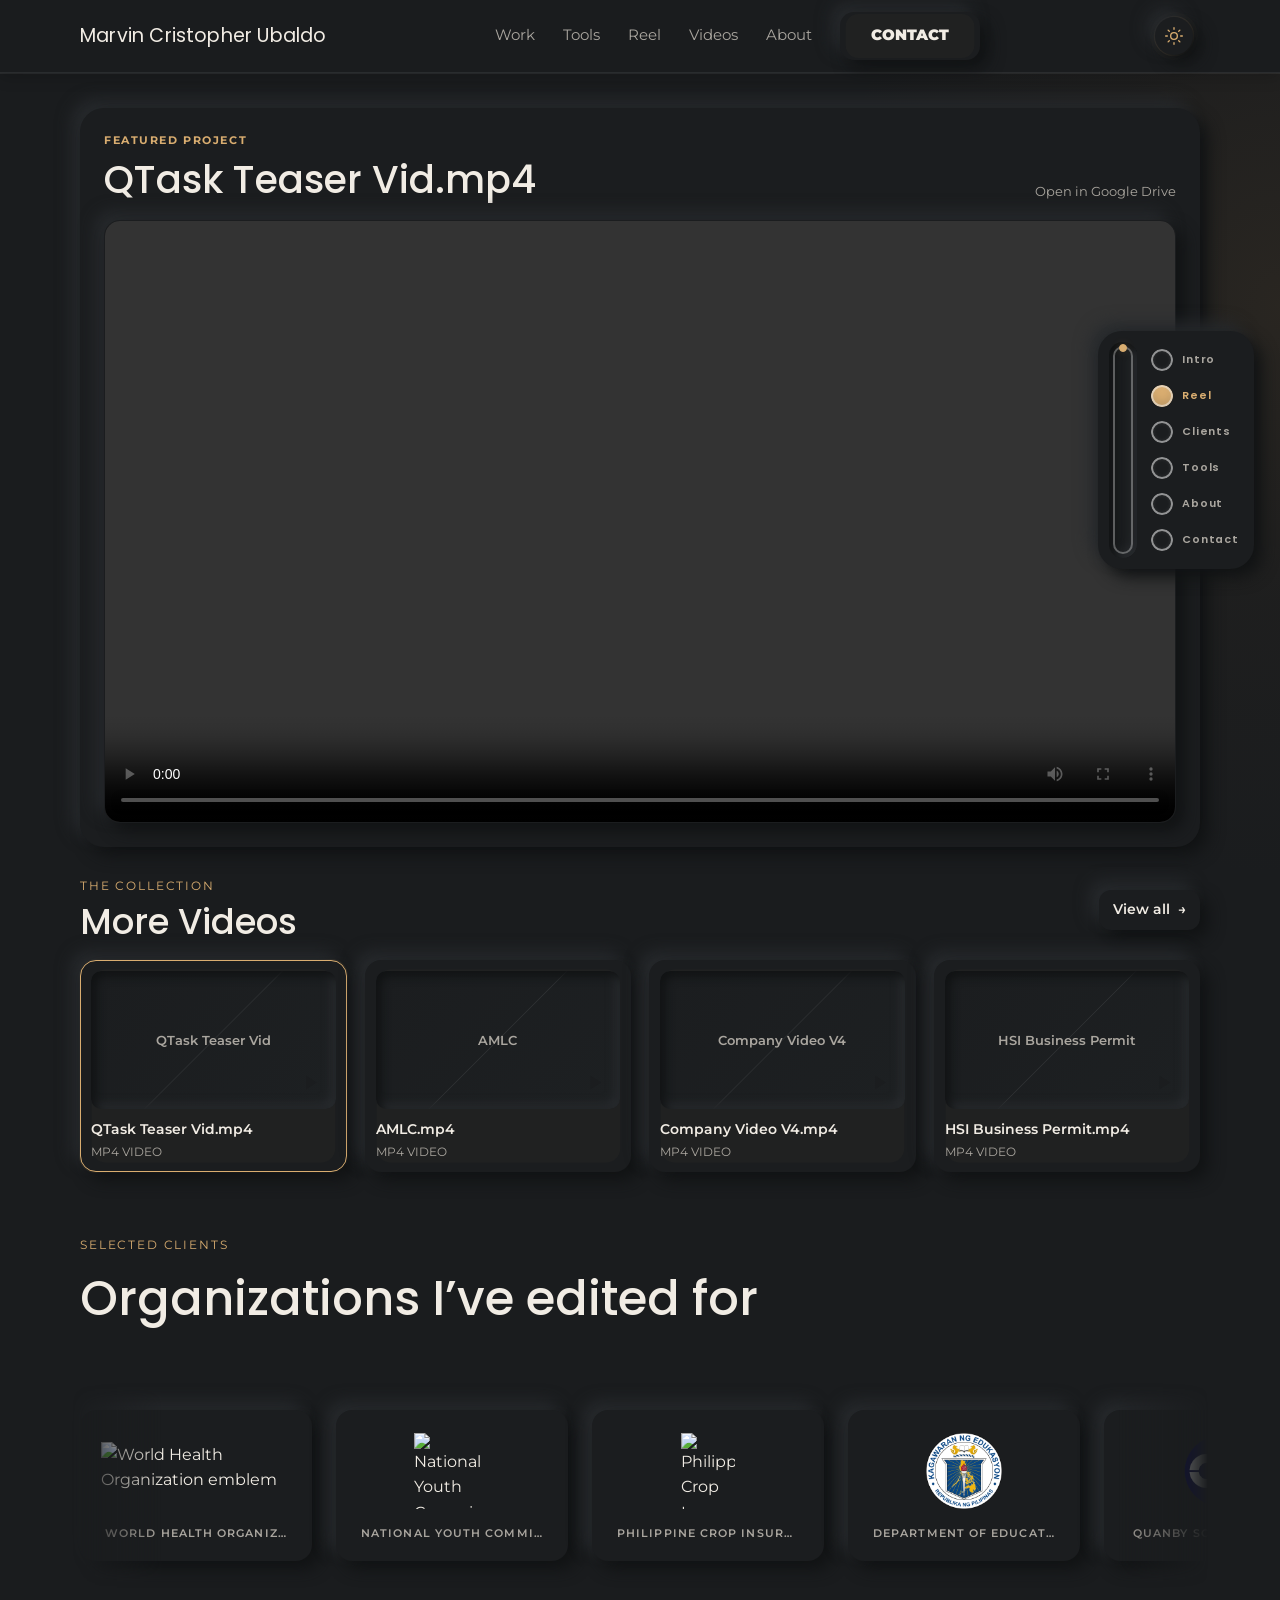
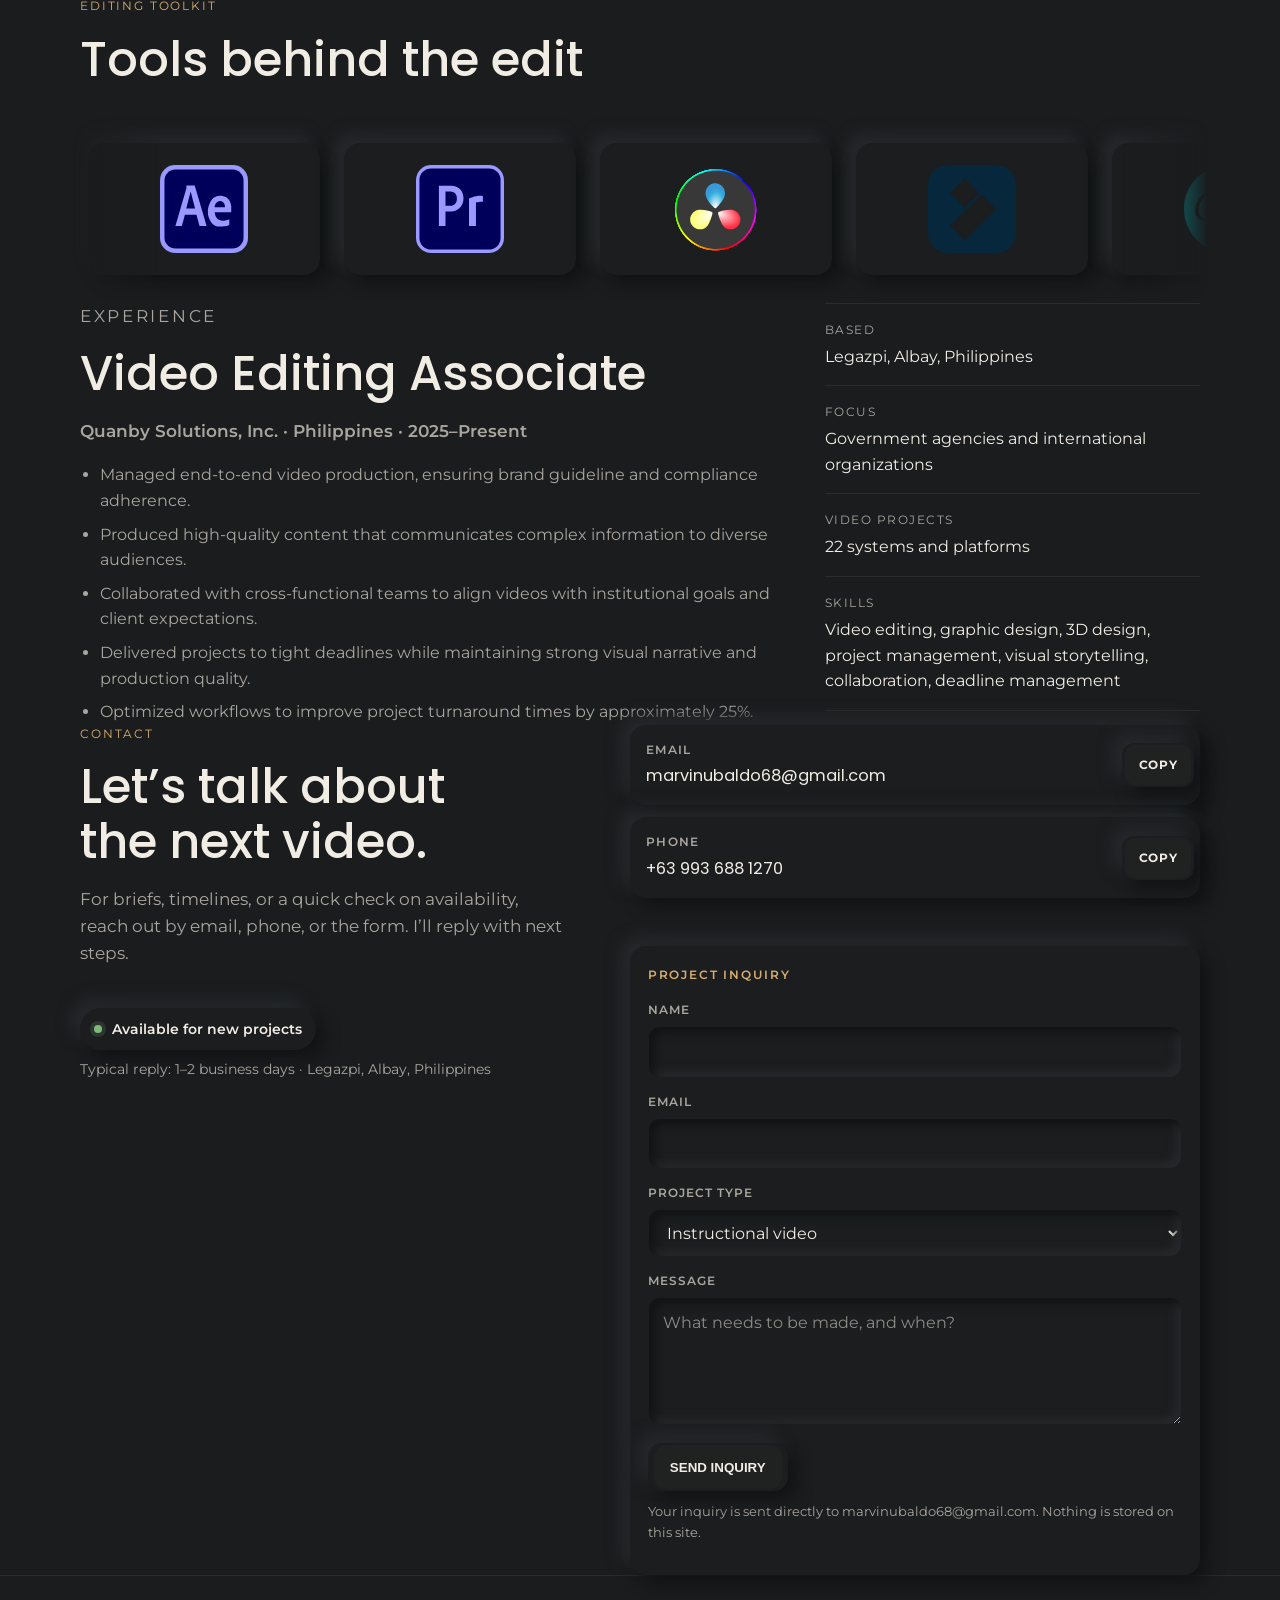
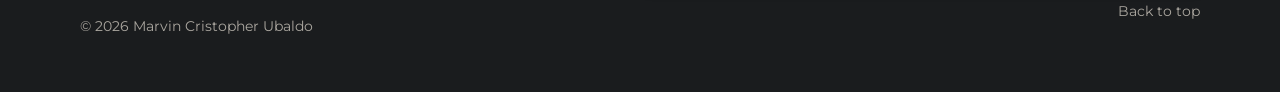
==== commit 087c0a1c: "COMMIT CHANGES" ====
--- a/main.html
+++ b/main.html
@@ -74,6 +74,7 @@
           <a href="#clients">Work</a>
           <a href="#tools">Tools</a>
           <a href="#reel">Reel</a>
+          <a href="all-videos.html">Videos</a>
           <a href="#about">About</a>
           <a class="nav-cta box" href="#contact">Contact</a>
         </nav>
@@ -102,60 +103,44 @@
     <main id="main">
       <section class="reel reveal" id="reel">
         <div class="wrap">
-          <div class="section-head">
-            <p class="eyebrow">Showreel 2026</p>
-            <h2>Selected moments</h2>
-          </div>
-          <div class="reel-controls">
-            <p class="reel-current" id="reel-current">QTask Teaser Vid.mp4</p>
-            <label class="hamburger">
-              <input
-                id="reel-menu-toggle"
-                type="checkbox"
-                aria-label="Choose a project"
-                aria-expanded="false"
-                aria-controls="reel-project-menu"
-              />
-              <svg viewBox="0 0 32 32" aria-hidden="true">
-                <path class="line line-top" d="M6 10H26" />
-                <path class="line line-middle" d="M6 16H26" />
-                <path class="line line-bottom" d="M6 22H26" />
-              </svg>
-            </label>
-            <div class="reel-project-menu" id="reel-project-menu" aria-label="Choose a project" aria-hidden="true" inert>
-              <button class="reel-project-option" type="button" data-file-id="1BiX3a0gwJV4_x8pyCG_g06KOIWh4gqRu" aria-pressed="true">QTask Teaser Vid.mp4</button>
-              <button class="reel-project-option" type="button" data-file-id="14XFI63H0WCrE6YKmWakEeVRTn1YsuMh0" aria-pressed="false">AMLC.mp4</button>
-              <button class="reel-project-option" type="button" data-file-id="114niZEH38hlTI4XPyJ0U5Mr_QHOIgMUU" aria-pressed="false">Company Video V4.mp4</button>
-              <button class="reel-project-option" type="button" data-file-id="1KdA3yZOkEAo1lewmwrV8iKa0WuC0o9xU" aria-pressed="false">HSI Business Permit.mp4</button>
-              <button class="reel-project-option" type="button" data-file-id="1lAkY49E4Ro356XwTjLTa77VQ4K7a3o5R" aria-pressed="false">Intro 1.mp4</button>
-              <button class="reel-project-option" type="button" data-file-id="1XGsrEm5Caa4RMW5086Nq8PIGOPHhDCNz" aria-pressed="false">NotarioPH Instructional Video w BGM.mov</button>
-              <button class="reel-project-option" type="button" data-file-id="1Q4J8jz0TqCvUgegjXnCtSAJDOPYtAxvG" aria-pressed="false">OJT Vid.mp4</button>
-              <button class="reel-project-option" type="button" data-file-id="1CGi5XQbRn2uJbsKB0EpmRt9eViXzoH3u" aria-pressed="false">PCIC V4.mp4</button>
-              <button class="reel-project-option" type="button" data-file-id="1b2B5_kWeyuWM6apqQh5XbuXgGr70DQC_" aria-pressed="false">QCount Instructional Vid.mp4</button>
-              <button class="reel-project-option" type="button" data-file-id="1_UhOCi1VJ2Z5fKiFRtSI5uZCk6cL7Nc_" aria-pressed="false">QLearn Inst Vid V2.mp4</button>
-              <button class="reel-project-option" type="button" data-file-id="1vtCERbIDONugplg_KWCmDtavDAnak-I9" aria-pressed="false">Qlegal Onboarding Step By Step.mp4</button>
-              <button class="reel-project-option" type="button" data-file-id="1SYet_2sdRHfND-AYXxdCWFtkZuwAVMEy" aria-pressed="false">QSign Lite Instructional Vid.mp4</button>
-              <button class="reel-project-option" type="button" data-file-id="1AGch4qs7Tpsc6V67uovvyATKj631w-Zi" aria-pressed="false">QTask.mp4</button>
-              <button class="reel-project-option" type="button" data-file-id="1oCq6NUgcASYRNbliH4w8GDipsNSbKkFB" aria-pressed="false">Quanby ChatBots Final Version.mp4</button>
-              <button class="reel-project-option" type="button" data-file-id="1wOBVCcmTBta10c1zfeChfsaV-kUZ9O2_" aria-pressed="false">Quanby Legal Instructional Vid 2.0.mp4</button>
-              <button class="reel-project-option" type="button" data-file-id="13nnYVKcbdf6C4SOsGCkURLZYRpPMZ6L9" aria-pressed="false">Quanby Promo Revised (Audio).mp4</button>
-              <button class="reel-project-option" type="button" data-file-id="1abN4r-eQDm6BVIuJ863qMXKGlYoU5itC" aria-pressed="false">Teaser.mp4</button>
-            </div>
-          </div>
-          <div class="video-frame">
-            <iframe
-              id="reel-player"
-              src="https://drive.google.com/file/d/1BiX3a0gwJV4_x8pyCG_g06KOIWh4gqRu/preview"
-              title="QTask Teaser Vid.mp4 preview"
-              loading="eager"
-              referrerpolicy="strict-origin-when-cross-origin"
-              allow="autoplay; encrypted-media; fullscreen; picture-in-picture"
-              allowfullscreen
-            ></iframe>
-          </div>
-          <p class="hint">
-            Trouble playing? <a id="reel-fallback" href="https://drive.google.com/file/d/1BiX3a0gwJV4_x8pyCG_g06KOIWh4gqRu/view" target="_blank" rel="noopener">Open this video in Google Drive</a>.
-          </p>
+          <div class="reel-shell">
+            <section class="featured-panel" id="reel-featured" aria-labelledby="reel-current">
+              <div class="featured-heading">
+                <div>
+                  <p class="featured-tag">FEATURED PROJECT</p>
+                  <h2 id="reel-current">QTask Teaser Vid.mp4</h2>
+                </div>
+                <a class="reel-fallback" id="reel-fallback" href="https://drive.google.com/file/d/1BiX3a0gwJV4_x8pyCG_g06KOIWh4gqRu/view" target="_blank" rel="noopener">Open in Google Drive</a>
+              </div>
+              <div class="video-frame">
+                <video
+                  id="reel-player"
+                  src="/video?id=1BiX3a0gwJV4_x8pyCG_g06KOIWh4gqRu"
+                  controls
+                  playsinline
+                  preload="metadata"
+                >
+                  Your browser does not support HTML video. <a href="https://drive.google.com/file/d/1BiX3a0gwJV4_x8pyCG_g06KOIWh4gqRu/view">Open in Google Drive</a>.
+                </video>
+              </div>
+            </section>
+
+            <section class="more-videos" id="reel-projects" aria-labelledby="reel-projects-title">
+              <div class="more-videos__header">
+                <div>
+                  <p class="eyebrow">THE COLLECTION</p>
+                  <h3 id="reel-projects-title">More Videos</h3>
+                </div>
+                <a class="view-all-link" href="all-videos.html">View all <span aria-hidden="true">&rarr;</span></a>
+              </div>
+              <div class="reel-project-grid" id="reel-project-menu" data-project-grid aria-label="Featured video projects">
+                <button class="reel-project-option" type="button" data-file-id="1BiX3a0gwJV4_x8pyCG_g06KOIWh4gqRu" aria-pressed="true">QTask Teaser Vid.mp4</button>
+                <button class="reel-project-option" type="button" data-file-id="14XFI63H0WCrE6YKmWakEeVRTn1YsuMh0" aria-pressed="false">AMLC.mp4</button>
+                <button class="reel-project-option" type="button" data-file-id="114niZEH38hlTI4XPyJ0U5Mr_QHOIgMUU" aria-pressed="false">Company Video V4.mp4</button>
+                <button class="reel-project-option" type="button" data-file-id="1KdA3yZOkEAo1lewmwrV8iKa0WuC0o9xU" aria-pressed="false">HSI Business Permit.mp4</button>
+              </div>
+            </section>
+          </div>
         </div>
       </section>
 
--- a/css/style.css
+++ b/css/style.css
@@ -530,26 +530,47 @@
 }
 
 .intro-card {
+  position: relative;
   display: grid;
   grid-template-columns: minmax(280px, 0.88fr) minmax(0, 1.12fr);
   min-height: min(660px, calc(100svh - 160px));
   overflow: hidden;
-  border-radius: 28px;
-  background: var(--intro-bg);
-  box-shadow: 12px 12px 28px var(--intro-shadow-dark),
-    -12px -12px 28px var(--intro-shadow-light);
+  padding: 18px;
+  border: 1px solid transparent;
+  border-radius: 34px;
+  background: linear-gradient(145deg, rgba(19, 22, 25, 0.96), rgba(9, 11, 13, 0.98));
+  box-shadow: 18px 18px 30px var(--intro-shadow-dark),
+    -18px -18px 30px var(--intro-shadow-light),
+    inset 1px 1px 0 rgba(255, 255, 255, 0.015);
 }
 
 .intro-photo {
+  position: relative;
   display: grid;
   place-items: stretch;
+  min-height: 100%;
   padding: 18px;
-  min-height: 100%;
   overflow: hidden;
-  border-radius: 22px;
-  background: var(--intro-bg);
-  box-shadow: inset 7px 7px 16px var(--intro-shadow-dark),
-    inset -7px -7px 16px var(--intro-shadow-light);
+  border: 1px solid transparent;
+  border-radius: 26px;
+  background: rgba(7, 9, 11, 0.9);
+  box-shadow: inset 8px 8px 18px var(--intro-shadow-dark),
+    inset -8px -8px 18px var(--intro-shadow-light);
+}
+
+:root[data-theme="light"] .intro-card {
+  border-color: transparent;
+  background: linear-gradient(145deg, rgba(250, 251, 252, 0.96), rgba(231, 234, 238, 0.94));
+  box-shadow: 18px 18px 30px rgba(153, 159, 165, 0.22),
+    -18px -18px 30px rgba(255, 255, 255, 0.88),
+    inset 1px 1px 0 rgba(255, 255, 255, 0.55);
+}
+
+:root[data-theme="light"] .intro-photo {
+  border-color: transparent;
+  background: rgba(239, 242, 246, 0.94);
+  box-shadow: inset 8px 8px 18px rgba(153, 159, 165, 0.18),
+    inset -8px -8px 18px rgba(255, 255, 255, 0.82);
 }
 
 .intro-photo img {
@@ -818,205 +839,381 @@
   margin-bottom: 28px;
 }
 
-.reel-controls {
-  position: relative;
+.reel {
+  padding: 34px 0 64px;
+  border-top: 1px solid var(--line);
+  scroll-margin-top: 84px;
+}
+
+.reel-shell {
+  display: grid;
+  gap: 30px;
+}
+
+.featured-panel {
+  display: grid;
+  gap: 18px;
+  padding: 24px;
+  border-radius: 24px;
+  background: var(--surface);
+  box-shadow: var(--neo-raised);
+}
+
+.featured-heading {
   display: flex;
-  flex-wrap: wrap;
-  align-items: center;
-  justify-content: flex-end;
-  gap: 12px;
-  margin-bottom: 16px;
-}
-
-.reel-current {
+  align-items: end;
+  justify-content: space-between;
+  gap: 20px;
+}
+
+.featured-tag {
+  margin: 0 0 8px;
+  color: var(--accent);
+  font-size: 0.7rem;
+  font-weight: 700;
+  letter-spacing: 0.14em;
+}
+
+.featured-heading h2 {
   margin: 0;
+  color: var(--text);
+  font-size: clamp(1.6rem, 3vw, 2.4rem);
+}
+
+.reel-fallback {
   color: var(--muted);
   font-size: 0.82rem;
 }
 
-.hamburger {
+.reel-fallback:hover {
+  color: var(--accent);
+}
+
+.video-frame {
   position: relative;
+  aspect-ratio: 16 / 9;
+  overflow: hidden;
+  border: 1px solid var(--line);
+  border-radius: 16px;
+  background: var(--surface);
+  box-shadow: var(--neo-inset);
+}
+
+.video-frame video {
+  position: absolute;
+  inset: 0;
+  width: 100%;
+  height: 100%;
+  border: 0;
+  background: #101113;
+  object-fit: contain;
+}
+
+.more-videos {
+  display: grid;
+  gap: 18px;
+}
+
+.more-videos__header {
+  display: flex;
+  align-items: center;
+  justify-content: space-between;
+  gap: 16px;
+}
+
+.more-videos__header .eyebrow {
+  margin-bottom: 6px;
+}
+
+.more-videos__header h3 {
+  margin: 0;
+  font-size: clamp(1.6rem, 3vw, 2.2rem);
+}
+
+.view-all-link {
   display: inline-flex;
   align-items: center;
-  justify-content: center;
-  width: 48px;
-  height: 48px;
-  padding: 0;
-  border: 1px solid transparent;
-  border-radius: 8px;
+  gap: 8px;
+  min-height: 40px;
+  padding: 0 14px;
+  border-radius: 12px;
   background: var(--surface);
   color: var(--text);
   box-shadow: var(--neo-raised);
-  cursor: pointer;
-  transition: color 180ms ease, border-color 180ms ease, box-shadow 180ms ease,
-    transform 180ms ease;
-}
-
-.hamburger input {
-  position: absolute;
-  width: 1px;
-  height: 1px;
-  padding: 0;
-  margin: -1px;
-  overflow: hidden;
-  clip: rect(0, 0, 0, 0);
-  clip-path: inset(50%);
-  white-space: nowrap;
-}
-
-.hamburger svg {
-  height: 3em;
-  transition: transform 600ms cubic-bezier(0.4, 0, 0.2, 1);
-}
-
-.hamburger .line {
-  fill: none;
-  stroke: currentColor;
-  stroke-linecap: round;
-  stroke-linejoin: round;
-  stroke-width: 3;
-  transform-box: fill-box;
-  transform-origin: center;
-  transition: transform 300ms cubic-bezier(0.4, 0, 0.2, 1), opacity 200ms ease;
-}
-
-.hamburger .line-middle {
-  transition-delay: 100ms;
-}
-
-.hamburger input:checked + svg .line-top {
-  transform: translateY(6px) rotate(45deg);
-}
-
-.hamburger input:checked + svg .line-middle {
-  opacity: 0;
-}
-
-.hamburger input:checked + svg .line-bottom {
-  transform: translateY(-6px) rotate(-45deg);
-}
-
-.hamburger:hover {
-  border-color: var(--accent);
+  font-size: 0.85rem;
+  font-weight: 600;
+  transition: color 180ms ease, box-shadow 180ms ease;
+}
+
+.view-all-link:hover {
   color: var(--accent);
-  box-shadow: var(--neo-inset), 0 0 0 1px var(--accent-glow);
-}
-
-.hamburger:active {
-  transform: scale(0.96);
   box-shadow: var(--neo-inset);
 }
 
-.hamburger input:focus-visible + svg,
-.reel-project-option:focus-visible {
-  outline: 2px solid var(--accent);
-  outline-offset: 3px;
-}
-
-.reel-project-menu {
-  position: absolute;
-  top: calc(100% + 10px);
-  right: 0;
-  z-index: 5;
-  width: min(360px, calc(100vw - 40px));
-  max-height: min(55vh, 360px);
-  overflow-y: auto;
-  padding: 6px;
+.reel-project-grid {
+  display: grid;
+  grid-template-columns: repeat(4, minmax(0, 1fr));
+  gap: 18px;
+}
+
+.reel-project-option {
+  display: grid;
+  gap: 10px;
+  min-width: 0;
+  padding: 10px;
   border: 1px solid transparent;
-  border-radius: 14px;
+  border-radius: 16px;
   background: var(--surface);
+  color: var(--text);
   box-shadow: var(--neo-raised);
-  opacity: 0;
-  visibility: hidden;
-  pointer-events: none;
-  transform: translateY(-8px) scale(0.98);
-  transform-origin: top right;
-  transition: opacity 180ms ease, transform 240ms cubic-bezier(0.2, 0.8, 0.2, 1),
-    visibility 240ms;
-}
-
-.reel-project-menu[data-open="true"] {
-  opacity: 1;
-  visibility: visible;
-  pointer-events: auto;
-  transform: translateY(0) scale(1);
-}
-
-.reel-project-option {
-  display: block;
-  width: 100%;
-  padding: 10px 12px;
-  border: 0;
-  border-radius: 8px;
-  background: transparent;
-  color: var(--text);
   font: inherit;
   text-align: left;
   cursor: pointer;
-  opacity: 0;
-  transform: translateY(-4px);
-  transition: background-color 220ms ease, color 220ms ease, opacity 180ms ease,
-    transform 220ms cubic-bezier(0.2, 0.8, 0.2, 1), box-shadow 220ms ease;
-  transition-delay: 0ms;
-}
-
-.reel-project-menu[data-open="true"] .reel-project-option {
-  opacity: 1;
-  transform: translateY(0);
-  transition-delay: 0ms, 0ms, calc(var(--option-index, 0) * 10ms),
-    calc(var(--option-index, 0) * 10ms), 0ms;
+  transition: transform 180ms ease, box-shadow 180ms ease, border-color 180ms ease;
+}
+
+.reel-project-option:hover {
+  transform: translateY(-3px);
 }
 
 .reel-project-option[aria-pressed="true"] {
+  border-color: var(--accent);
+  box-shadow: var(--neo-raised), 0 0 0 1px var(--accent-glow);
+}
+
+.reel-project-option:focus-visible,
+.reel-search input:focus-visible,
+.reel-tabs a:focus-visible,
+.reel-brand:focus-visible {
+  outline: 2px solid var(--accent);
+  outline-offset: 3px;
+}
+
+.reel-project-option[hidden] {
+  display: none;
+}
+
+.reel-project-option__poster {
+  position: relative;
+  display: block;
+  aspect-ratio: 16 / 9;
+  overflow: hidden;
+  border-radius: 10px;
+  background: linear-gradient(135deg, var(--bg-2), var(--surface));
+  box-shadow: var(--neo-inset);
+}
+
+.reel-project-option__poster img {
+  display: block;
+  width: 100%;
+  height: 100%;
+  object-fit: cover;
+}
+
+.reel-project-option__poster--placeholder {
+  display: grid;
+  place-items: center;
+  background:
+    linear-gradient(135deg, transparent 49.7%, var(--line) 50%, transparent 50.3%),
+    linear-gradient(135deg, var(--surface), var(--bg-2));
+}
+
+.reel-project-option__placeholder {
+  display: -webkit-box;
+  max-width: 82%;
+  overflow: hidden;
+  color: var(--muted);
+  font-size: 0.82rem;
+  font-weight: 600;
+  line-height: 1.4;
+  text-align: center;
+  text-overflow: ellipsis;
+  -webkit-box-orient: vertical;
+  -webkit-line-clamp: 2;
+}
+
+.reel-project-option__poster::after {
+  position: absolute;
+  right: 10px;
+  bottom: 10px;
+  display: grid;
+  place-items: center;
+  width: 32px;
+  height: 32px;
+  border-radius: 50%;
   background: var(--surface);
+  box-shadow: var(--neo-raised);
   color: var(--accent);
+  content: "";
+  clip-path: polygon(39% 28%, 39% 72%, 73% 50%);
+}
+
+.reel-project-option__title {
+  display: block;
+  display: -webkit-box;
+  overflow: hidden;
+  font-size: 0.9rem;
+  font-weight: 600;
+  line-height: 1.4;
+  overflow-wrap: anywhere;
+  -webkit-box-orient: vertical;
+  -webkit-line-clamp: 2;
+}
+
+.reel-project-option__type {
+  display: block;
+  margin-top: 3px;
+  color: var(--muted);
+  font-size: 0.76rem;
+}
+
+@media (max-width: 900px) {
+  .reel-project-grid {
+    grid-template-columns: repeat(3, minmax(0, 1fr));
+  }
+}
+
+@media (max-width: 640px) {
+  .reel {
+    padding: 28px 0 48px;
+  }
+
+  .reel-shell {
+    gap: 24px;
+  }
+
+  .featured-panel {
+    gap: 14px;
+    padding: 16px;
+    border-radius: 18px;
+  }
+
+  .featured-heading {
+    align-items: start;
+    flex-direction: column;
+    gap: 8px;
+  }
+
+  .reel-project-grid {
+    grid-template-columns: repeat(2, minmax(0, 1fr));
+    gap: 12px;
+  }
+
+  .reel-project-option {
+    padding: 8px;
+  }
+}
+
+.video-library {
+  min-height: calc(100vh - 72px);
+  padding: 56px 0 80px;
+}
+
+.video-library__heading {
+  display: flex;
+  align-items: end;
+  justify-content: space-between;
+  gap: 24px;
+  margin-bottom: 28px;
+}
+
+.video-library__heading .eyebrow {
+  margin-bottom: 8px;
+}
+
+.video-library__heading h1 {
+  margin: 0;
+  font-size: clamp(2rem, 5vw, 3.5rem);
+}
+
+.video-library__search {
+  width: min(280px, 100%);
+  height: 44px;
+  padding: 0 14px;
+  border: 1px solid var(--line);
+  border-radius: 12px;
+  background: var(--surface);
+  color: var(--text);
   box-shadow: var(--neo-inset);
-}
-
-.reel-project-menu[data-open="true"] .reel-project-option:hover,
-.reel-project-menu[data-open="true"] .reel-project-option:focus-visible {
+  font: inherit;
+}
+
+.video-library__search::placeholder {
+  color: var(--muted);
+}
+
+.video-library__search:focus-visible {
+  outline: 2px solid var(--accent);
+  outline-offset: 3px;
+}
+
+.video-library__count {
+  margin: -12px 0 20px;
+  color: var(--muted);
+  font-size: 0.85rem;
+}
+
+.video-library__grid {
+  grid-template-columns: repeat(3, minmax(0, 1fr));
+}
+
+.video-library__grid .reel-project-option {
+  text-decoration: none;
+}
+
+.video-library__grid .reel-project-option:hover {
+  color: var(--text);
+}
+
+.video-library__empty {
+  grid-column: 1 / -1;
+  padding: 24px 0;
+  color: var(--muted);
+}
+
+.video-library__back {
+  display: inline-flex;
+  margin-top: 32px;
+  color: var(--muted);
+  font-size: 0.9rem;
+}
+
+.video-library__back:hover {
   color: var(--accent);
-  background: var(--surface);
-  box-shadow: var(--neo-inset), 0 0 0 1px var(--accent-glow);
-  transform: translateX(2px);
-  transition-delay: 0ms;
-}
-
-.reel-project-option:active {
-  color: var(--accent);
-  transform: translateX(1px) scale(0.99);
-  box-shadow: var(--neo-inset);
+}
+
+@media (max-width: 900px) {
+  .video-library__grid {
+    grid-template-columns: repeat(2, minmax(0, 1fr));
+  }
+}
+
+@media (max-width: 640px) {
+  .video-library {
+    padding: 36px 0 56px;
+  }
+
+  .video-library__heading {
+    align-items: stretch;
+    flex-direction: column;
+    gap: 16px;
+    margin-bottom: 22px;
+  }
+
+  .video-library__search {
+    width: 100%;
+  }
+
+  .video-library__grid {
+    grid-template-columns: repeat(2, minmax(0, 1fr));
+    gap: 12px;
+  }
 }
 
 @media (prefers-reduced-motion: reduce) {
-  .reel-project-menu,
-  .reel-project-option,
-  .box,
-  .nav-toggle,
-  .toggle,
-  .hamburger,
-  .copy-btn,
-  .client-logo-card,
-  .client-carousel__panel {
+  .reel-project-option {
     transition-duration: 0.01ms;
-    transition-delay: 0ms;
-  }
-
-  button::after,
-  a.box::after {
-    transition: none;
-    transform: none;
-  }
-}
-
-.reel,
-.work,
-.toolkit,
-.about,
-.contact {
-  padding: 80px 0;
-  border-top: 1px solid var(--line);
-  scroll-margin-top: 84px;
+  }
 }
 
 .toolkit-carousel__stage {
